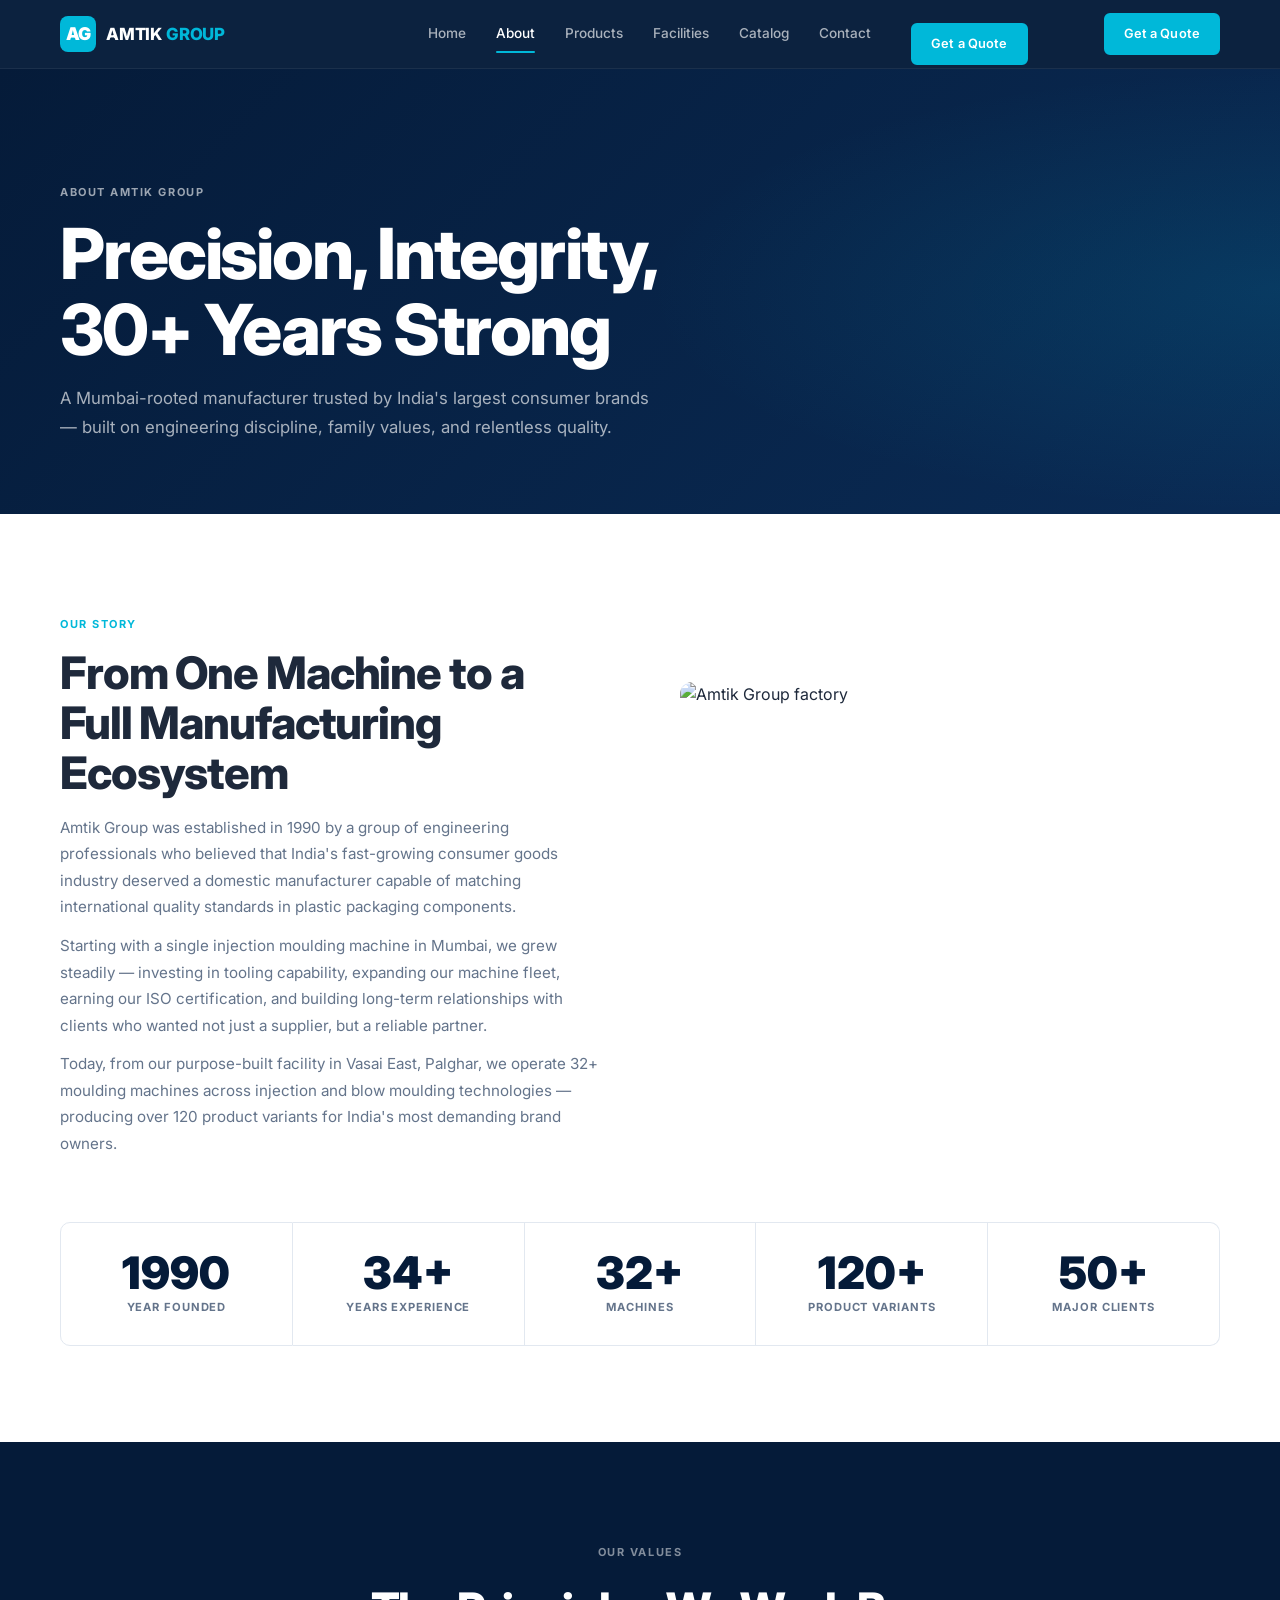
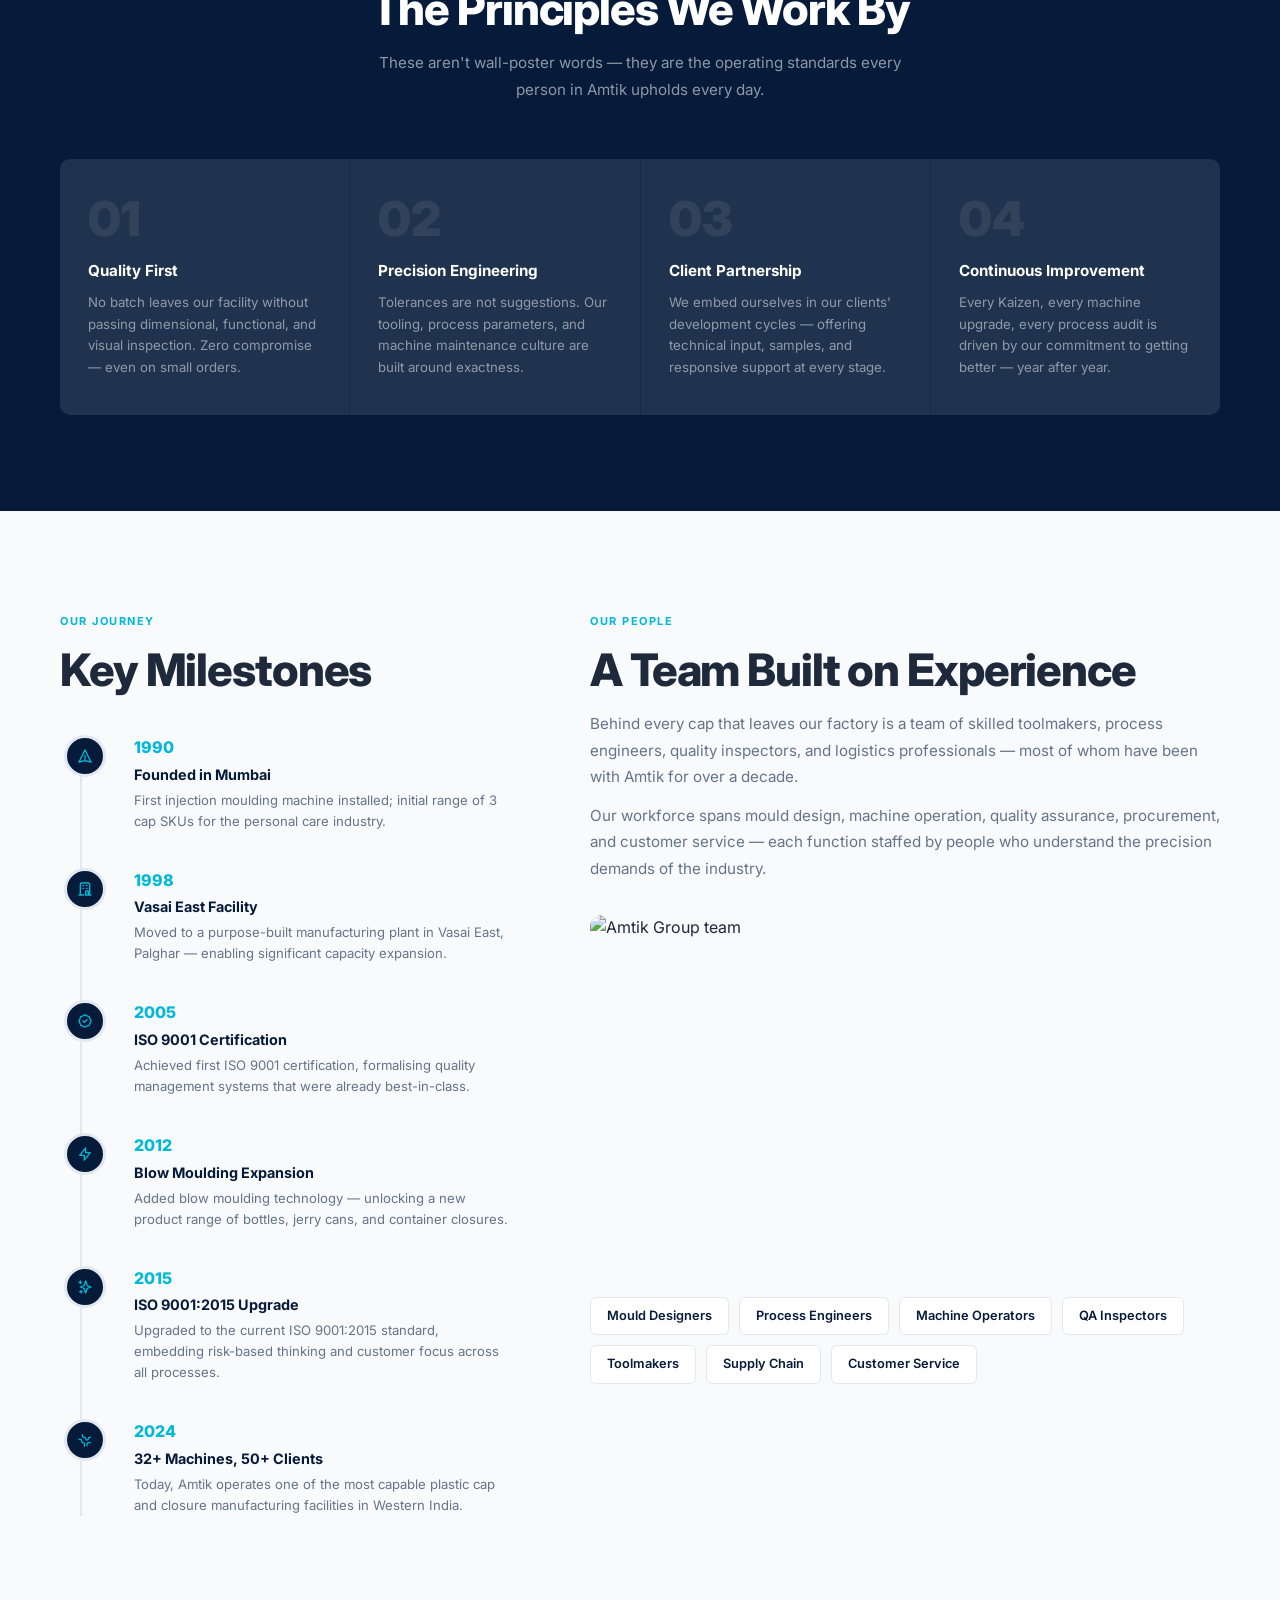
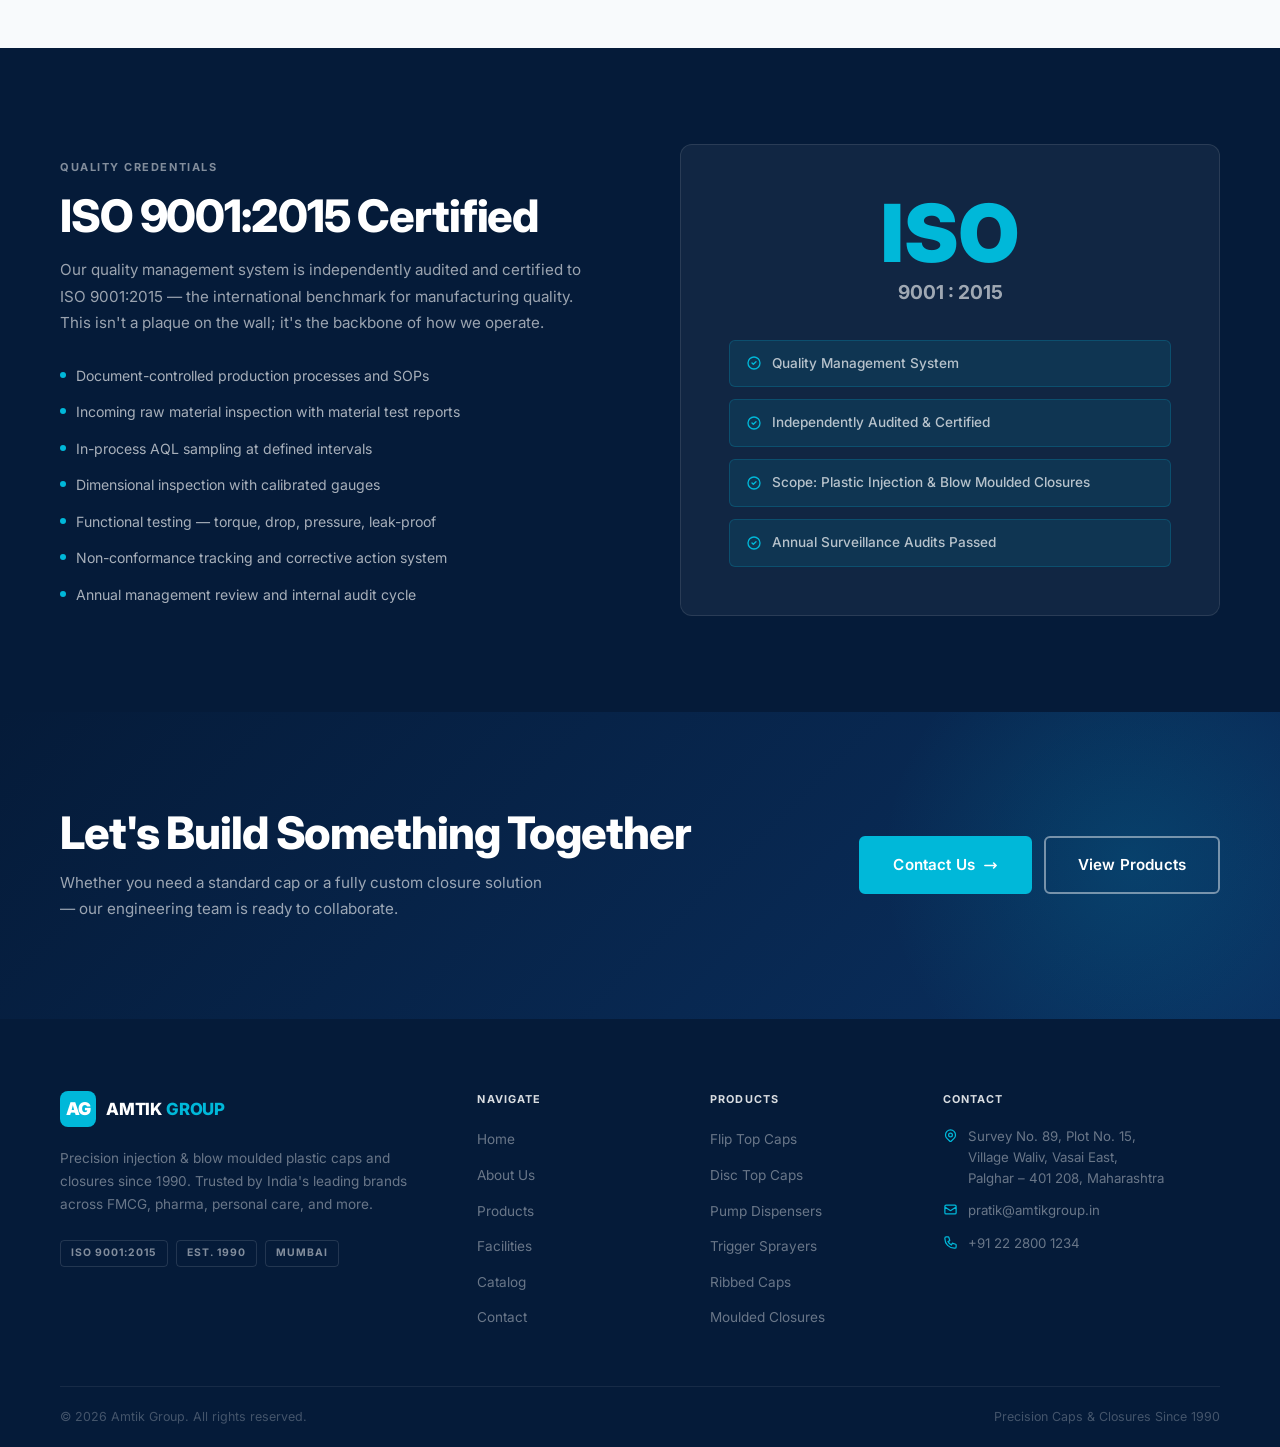
==== about.html @ 9a057780 "Initial build: Amtik Group multi-page website 6-page static site (Home, About, Products, Facilities," ====
<!DOCTYPE html>
<html lang="en">
<head>
  <meta charset="UTF-8">
  <meta name="viewport" content="width=device-width, initial-scale=1.0">
  <title>About Us — Amtik Group</title>
  <meta name="description" content="Founded in 1990 in Mumbai, Amtik Group is an ISO 9001:2015 certified manufacturer of precision plastic caps and closures supplying India's leading brands.">
  <link rel="stylesheet" href="style.css">
</head>
<body>

  <div id="nav-mount"></div>

  <!-- PAGE HEADER -->
  <div class="page-header">
    <div class="container page-header-inner">
      <span class="eyebrow eyebrow-white">About Amtik Group</span>
      <h1>Precision, Integrity,<br>30+ Years Strong</h1>
      <p>A Mumbai-rooted manufacturer trusted by India's largest consumer brands — built on engineering discipline, family values, and relentless quality.</p>
    </div>
  </div>

  <!-- OUR STORY -->
  <section class="about-story">
    <div class="container">
      <div class="two-col">
        <div data-reveal>
          <span class="eyebrow">Our Story</span>
          <h2>From One Machine to a Full Manufacturing Ecosystem</h2>
          <p style="margin-top:16px;">Amtik Group was established in 1990 by a group of engineering professionals who believed that India's fast-growing consumer goods industry deserved a domestic manufacturer capable of matching international quality standards in plastic packaging components.</p>
          <p style="margin-top:12px;">Starting with a single injection moulding machine in Mumbai, we grew steadily — investing in tooling capability, expanding our machine fleet, earning our ISO certification, and building long-term relationships with clients who wanted not just a supplier, but a reliable partner.</p>
          <p style="margin-top:12px;">Today, from our purpose-built facility in Vasai East, Palghar, we operate 32+ moulding machines across injection and blow moulding technologies — producing over 120 product variants for India's most demanding brand owners.</p>
        </div>
        <div data-reveal>
          <img src="https://images.unsplash.com/photo-1504328345606-18bbc8c9d7d1?auto=format&fit=crop&w=800&q=85" alt="Amtik Group factory" class="rounded-img" style="aspect-ratio:4/3;object-fit:cover;" loading="lazy">
        </div>
      </div>
      <div class="about-badges" data-reveal style="margin-top:64px;">
        <div class="about-badge-item">
          <div class="big-num">1990</div>
          <div class="big-lbl">Year Founded</div>
        </div>
        <div class="about-badge-item">
          <div class="big-num">34+</div>
          <div class="big-lbl">Years Experience</div>
        </div>
        <div class="about-badge-item">
          <div class="big-num">32+</div>
          <div class="big-lbl">Machines</div>
        </div>
        <div class="about-badge-item">
          <div class="big-num">120+</div>
          <div class="big-lbl">Product Variants</div>
        </div>
        <div class="about-badge-item">
          <div class="big-num">50+</div>
          <div class="big-lbl">Major Clients</div>
        </div>
      </div>
    </div>
  </section>

  <!-- VALUES -->
  <section class="values-section">
    <div class="container">
      <div class="section-header center" data-reveal>
        <span class="eyebrow">Our Values</span>
        <h2 style="color:#fff;">The Principles We Work By</h2>
        <p style="color:rgba(255,255,255,.55);">These aren't wall-poster words — they are the operating standards every person in Amtik upholds every day.</p>
      </div>
      <div class="val-grid" data-reveal>
        <div class="val-card">
          <div class="val-num">01</div>
          <div class="val-title">Quality First</div>
          <div class="val-desc">No batch leaves our facility without passing dimensional, functional, and visual inspection. Zero compromise — even on small orders.</div>
        </div>
        <div class="val-card">
          <div class="val-num">02</div>
          <div class="val-title">Precision Engineering</div>
          <div class="val-desc">Tolerances are not suggestions. Our tooling, process parameters, and machine maintenance culture are built around exactness.</div>
        </div>
        <div class="val-card">
          <div class="val-num">03</div>
          <div class="val-title">Client Partnership</div>
          <div class="val-desc">We embed ourselves in our clients' development cycles — offering technical input, samples, and responsive support at every stage.</div>
        </div>
        <div class="val-card">
          <div class="val-num">04</div>
          <div class="val-title">Continuous Improvement</div>
          <div class="val-desc">Every Kaizen, every machine upgrade, every process audit is driven by our commitment to getting better — year after year.</div>
        </div>
      </div>
    </div>
  </section>

  <!-- TIMELINE + TEAM -->
  <section class="timeline-section">
    <div class="container">
      <div class="tl-grid">
        <div data-reveal>
          <span class="eyebrow">Our Journey</span>
          <h2>Key Milestones</h2>
          <div class="tl" style="margin-top:40px;">
            <div class="tl-item">
              <div class="tl-dot">
                <svg xmlns="http://www.w3.org/2000/svg" fill="none" viewBox="0 0 24 24" stroke="currentColor" stroke-width="2"><path stroke-linecap="round" stroke-linejoin="round" d="M12 19l9 2-9-18-9 18 9-2zm0 0v-8"/></svg>
              </div>
              <div>
                <div class="tl-year">1990</div>
                <div class="tl-title">Founded in Mumbai</div>
                <div class="tl-desc">First injection moulding machine installed; initial range of 3 cap SKUs for the personal care industry.</div>
              </div>
            </div>
            <div class="tl-item">
              <div class="tl-dot">
                <svg xmlns="http://www.w3.org/2000/svg" fill="none" viewBox="0 0 24 24" stroke="currentColor" stroke-width="2"><path stroke-linecap="round" stroke-linejoin="round" d="M19 21V5a2 2 0 00-2-2H7a2 2 0 00-2 2v16m14 0h2m-2 0h-5m-9 0H3m2 0h5M9 7h1m-1 4h1m4-4h1m-1 4h1m-2 10v-5a1 1 0 011-1h2a1 1 0 011 1v5m-4 0h4"/></svg>
              </div>
              <div>
                <div class="tl-year">1998</div>
                <div class="tl-title">Vasai East Facility</div>
                <div class="tl-desc">Moved to a purpose-built manufacturing plant in Vasai East, Palghar — enabling significant capacity expansion.</div>
              </div>
            </div>
            <div class="tl-item">
              <div class="tl-dot">
                <svg xmlns="http://www.w3.org/2000/svg" fill="none" viewBox="0 0 24 24" stroke="currentColor" stroke-width="2"><path stroke-linecap="round" stroke-linejoin="round" d="M9 12l2 2 4-4M7.835 4.697a3.42 3.42 0 001.946-.806 3.42 3.42 0 014.438 0 3.42 3.42 0 001.946.806 3.42 3.42 0 013.138 3.138 3.42 3.42 0 00.806 1.946 3.42 3.42 0 010 4.438 3.42 3.42 0 00-.806 1.946 3.42 3.42 0 01-3.138 3.138 3.42 3.42 0 00-1.946.806 3.42 3.42 0 01-4.438 0 3.42 3.42 0 00-1.946-.806 3.42 3.42 0 01-3.138-3.138 3.42 3.42 0 00-.806-1.946 3.42 3.42 0 010-4.438 3.42 3.42 0 00.806-1.946 3.42 3.42 0 013.138-3.138z"/></svg>
              </div>
              <div>
                <div class="tl-year">2005</div>
                <div class="tl-title">ISO 9001 Certification</div>
                <div class="tl-desc">Achieved first ISO 9001 certification, formalising quality management systems that were already best-in-class.</div>
              </div>
            </div>
            <div class="tl-item">
              <div class="tl-dot">
                <svg xmlns="http://www.w3.org/2000/svg" fill="none" viewBox="0 0 24 24" stroke="currentColor" stroke-width="2"><path stroke-linecap="round" stroke-linejoin="round" d="M13 10V3L4 14h7v7l9-11h-7z"/></svg>
              </div>
              <div>
                <div class="tl-year">2012</div>
                <div class="tl-title">Blow Moulding Expansion</div>
                <div class="tl-desc">Added blow moulding technology — unlocking a new product range of bottles, jerry cans, and container closures.</div>
              </div>
            </div>
            <div class="tl-item">
              <div class="tl-dot">
                <svg xmlns="http://www.w3.org/2000/svg" fill="none" viewBox="0 0 24 24" stroke="currentColor" stroke-width="2"><path stroke-linecap="round" stroke-linejoin="round" d="M5 3v4M3 5h4M6 17v4m-2-2h4m5-16l2.286 6.857L21 12l-5.714 2.143L13 21l-2.286-6.857L5 12l5.714-2.143L13 3z"/></svg>
              </div>
              <div>
                <div class="tl-year">2015</div>
                <div class="tl-title">ISO 9001:2015 Upgrade</div>
                <div class="tl-desc">Upgraded to the current ISO 9001:2015 standard, embedding risk-based thinking and customer focus across all processes.</div>
              </div>
            </div>
            <div class="tl-item">
              <div class="tl-dot">
                <svg xmlns="http://www.w3.org/2000/svg" fill="none" viewBox="0 0 24 24" stroke="currentColor" stroke-width="2"><path stroke-linecap="round" stroke-linejoin="round" d="M3.055 11H5a2 2 0 012 2v1a2 2 0 002 2 2 2 0 012 2v2.945M8 3.935V5.5A2.5 2.5 0 0010.5 8h.5a2 2 0 012 2 2 2 0 104 0 2 2 0 012-2h1.064M15 20.488V18a2 2 0 012-2h3.064"/></svg>
              </div>
              <div>
                <div class="tl-year">2024</div>
                <div class="tl-title">32+ Machines, 50+ Clients</div>
                <div class="tl-desc">Today, Amtik operates one of the most capable plastic cap and closure manufacturing facilities in Western India.</div>
              </div>
            </div>
          </div>
        </div>
        <div data-reveal>
          <span class="eyebrow">Our People</span>
          <h2>A Team Built on Experience</h2>
          <p style="margin-top:16px;">Behind every cap that leaves our factory is a team of skilled toolmakers, process engineers, quality inspectors, and logistics professionals — most of whom have been with Amtik for over a decade.</p>
          <p style="margin-top:12px;">Our workforce spans mould design, machine operation, quality assurance, procurement, and customer service — each function staffed by people who understand the precision demands of the industry.</p>
          <div style="margin-top:32px;">
            <img src="https://images.unsplash.com/photo-1581092918056-0c4c3acd3789?auto=format&fit=crop&w=800&q=85" alt="Amtik Group team" class="rounded-img" style="aspect-ratio:16/9;object-fit:cover;" loading="lazy">
          </div>
          <div class="team-roles" style="margin-top:28px;">
            <span class="team-role">Mould Designers</span>
            <span class="team-role">Process Engineers</span>
            <span class="team-role">Machine Operators</span>
            <span class="team-role">QA Inspectors</span>
            <span class="team-role">Toolmakers</span>
            <span class="team-role">Supply Chain</span>
            <span class="team-role">Customer Service</span>
          </div>
        </div>
      </div>
    </div>
  </section>

  <!-- ISO / CERTIFICATIONS -->
  <section class="iso-section">
    <div class="container">
      <div class="iso-grid">
        <div data-reveal>
          <span class="eyebrow">Quality Credentials</span>
          <h2>ISO 9001:2015 Certified</h2>
          <p style="margin-top:16px;">Our quality management system is independently audited and certified to ISO 9001:2015 — the international benchmark for manufacturing quality. This isn't a plaque on the wall; it's the backbone of how we operate.</p>
          <ul class="iso-list">
            <li>Document-controlled production processes and SOPs</li>
            <li>Incoming raw material inspection with material test reports</li>
            <li>In-process AQL sampling at defined intervals</li>
            <li>Dimensional inspection with calibrated gauges</li>
            <li>Functional testing — torque, drop, pressure, leak-proof</li>
            <li>Non-conformance tracking and corrective action system</li>
            <li>Annual management review and internal audit cycle</li>
          </ul>
        </div>
        <div data-reveal>
          <div class="iso-badge-card">
            <div class="iso-badge-big">ISO</div>
            <div class="iso-sub">9001 : 2015</div>
            <div class="iso-tags" style="margin-top:32px;">
              <div class="iso-tag">
                <svg xmlns="http://www.w3.org/2000/svg" fill="none" viewBox="0 0 24 24" stroke="currentColor" stroke-width="2"><path stroke-linecap="round" stroke-linejoin="round" d="M9 12l2 2 4-4m6 2a9 9 0 11-18 0 9 9 0 0118 0z"/></svg>
                Quality Management System
              </div>
              <div class="iso-tag">
                <svg xmlns="http://www.w3.org/2000/svg" fill="none" viewBox="0 0 24 24" stroke="currentColor" stroke-width="2"><path stroke-linecap="round" stroke-linejoin="round" d="M9 12l2 2 4-4m6 2a9 9 0 11-18 0 9 9 0 0118 0z"/></svg>
                Independently Audited &amp; Certified
              </div>
              <div class="iso-tag">
                <svg xmlns="http://www.w3.org/2000/svg" fill="none" viewBox="0 0 24 24" stroke="currentColor" stroke-width="2"><path stroke-linecap="round" stroke-linejoin="round" d="M9 12l2 2 4-4m6 2a9 9 0 11-18 0 9 9 0 0118 0z"/></svg>
                Scope: Plastic Injection &amp; Blow Moulded Closures
              </div>
              <div class="iso-tag">
                <svg xmlns="http://www.w3.org/2000/svg" fill="none" viewBox="0 0 24 24" stroke="currentColor" stroke-width="2"><path stroke-linecap="round" stroke-linejoin="round" d="M9 12l2 2 4-4m6 2a9 9 0 11-18 0 9 9 0 0118 0z"/></svg>
                Annual Surveillance Audits Passed
              </div>
            </div>
          </div>
        </div>
      </div>
    </div>
  </section>

  <!-- CTA -->
  <section class="cta-band">
    <div class="container">
      <div class="cta-band-inner">
        <div class="cta-band-text">
          <h2>Let's Build Something Together</h2>
          <p>Whether you need a standard cap or a fully custom closure solution — our engineering team is ready to collaborate.</p>
        </div>
        <div class="cta-band-actions">
          <a href="contact.html" class="btn btn-primary btn-lg">
            Contact Us
            <svg xmlns="http://www.w3.org/2000/svg" fill="none" viewBox="0 0 24 24" stroke="currentColor" stroke-width="2.5"><path stroke-linecap="round" stroke-linejoin="round" d="M17 8l4 4m0 0l-4 4m4-4H3"/></svg>
          </a>
          <a href="products.html" class="btn btn-outline btn-lg">View Products</a>
        </div>
      </div>
    </div>
  </section>

  <div id="footer-mount"></div>
  <script src="components.js"></script>
  <script src="main.js"></script>
</body>
</html>
---- style.css ----
@import url('https://fonts.googleapis.com/css2?family=Inter:wght@300;400;500;600;700;800;900&display=swap');

*, *::before, *::after { box-sizing: border-box; margin: 0; padding: 0; }
html { scroll-behavior: smooth; }
body { font-family: 'Inter', system-ui, sans-serif; color: #1E293B; background: #fff; line-height: 1.6; -webkit-font-smoothing: antialiased; overflow-x: hidden; }
img { max-width: 100%; height: auto; display: block; }
a { text-decoration: none; color: inherit; }
ul { list-style: none; }
button { cursor: pointer; font-family: inherit; border: none; background: none; }

/* ─── TOKENS ─────────────────────────────────────────── */
:root {
  --navy:    #051B39;
  --navy2:   #0A2B55;
  --blue:    #0052A5;
  --cyan:    #00B8D9;
  --white:   #FFFFFF;
  --off:     #F8FAFC;
  --border:  #E2E8F0;
  --text:    #1E293B;
  --muted:   #64748B;
  --light:   #94A3B8;
  --max:     1280px;
  --ease:    cubic-bezier(.4,0,.2,1);
}

/* ─── LAYOUT ─────────────────────────────────────────── */
.container { max-width: var(--max); margin: 0 auto; padding: 0 60px; }
@media (max-width: 900px) { .container { padding: 0 24px; } }

/* ─── TYPOGRAPHY ─────────────────────────────────────── */
.eyebrow {
  display: inline-block;
  font-size: 11px; font-weight: 700; letter-spacing: .14em; text-transform: uppercase;
  color: var(--cyan); margin-bottom: 14px;
}
.eyebrow-white { color: rgba(255,255,255,.6); }

h1 { font-size: clamp(2.8rem,5.5vw,5rem); font-weight: 800; line-height: 1.08; letter-spacing: -.03em; }
h2 { font-size: clamp(2rem,3.5vw,3rem); font-weight: 800; line-height: 1.12; letter-spacing: -.025em; }
h3 { font-size: clamp(1.25rem,2vw,1.6rem); font-weight: 700; line-height: 1.25; letter-spacing: -.015em; }
h4 { font-size: 1rem; font-weight: 700; line-height: 1.3; }
p { font-size: .95rem; line-height: 1.75; color: var(--muted); }

/* ─── BUTTONS ─────────────────────────────────────────── */
.btn {
  display: inline-flex; align-items: center; gap: 8px;
  font-size: .875rem; font-weight: 600; letter-spacing: .01em;
  padding: 13px 26px; border-radius: 6px;
  transition: all .2s var(--ease); cursor: pointer; white-space: nowrap;
  border: 2px solid transparent;
}
.btn svg { width: 15px; height: 15px; flex-shrink: 0; transition: transform .2s var(--ease); }
.btn:hover svg { transform: translateX(3px); }

.btn-primary   { background: var(--cyan); color: #fff; border-color: var(--cyan); }
.btn-primary:hover { background: #00a4c2; border-color: #00a4c2; box-shadow: 0 6px 20px rgba(0,184,217,.35); transform: translateY(-1px); }
.btn-dark      { background: var(--navy); color: #fff; border-color: var(--navy); }
.btn-dark:hover { background: var(--navy2); border-color: var(--navy2); transform: translateY(-1px); }
.btn-outline   { background: transparent; color: #fff; border-color: rgba(255,255,255,.45); }
.btn-outline:hover { background: rgba(255,255,255,.1); border-color: rgba(255,255,255,.8); }
.btn-outline-dark { background: transparent; color: var(--navy); border-color: var(--navy); }
.btn-outline-dark:hover { background: var(--navy); color: #fff; }
.btn-lg { padding: 15px 32px; font-size: .95rem; }
.btn-sm { padding: 9px 18px; font-size: .8rem; }

/* ─── NAVBAR ─────────────────────────────────────────── */
.nav {
  position: fixed; top: 0; left: 0; right: 0; z-index: 900;
  background: rgba(5,27,57,.97); backdrop-filter: blur(12px);
  border-bottom: 1px solid rgba(255,255,255,.08);
  transition: box-shadow .3s var(--ease);
}
.nav.scrolled { box-shadow: 0 4px 30px rgba(0,0,0,.35); }
.nav-inner {
  display: flex; align-items: center; gap: 36px;
  max-width: var(--max); margin: 0 auto; padding: 0 60px;
  height: 68px;
}
@media (max-width: 900px) { .nav-inner { padding: 0 24px; height: 60px; } }
.nav-logo { display: flex; align-items: center; gap: 10px; flex-shrink: 0; }
.nav-logo-mark {
  width: 36px; height: 36px; border-radius: 8px;
  background: var(--cyan); color: #fff;
  font-size: 1.1rem; font-weight: 900; letter-spacing: -.03em;
  display: flex; align-items: center; justify-content: center;
}
.nav-logo-text { font-size: 1.05rem; font-weight: 800; color: #fff; letter-spacing: -.01em; }
.nav-logo-text span { color: var(--cyan); }
.nav-links { display: flex; align-items: center; gap: 2px; margin-left: auto; }
.nav-link {
  padding: 8px 14px; font-size: .85rem; font-weight: 500; color: rgba(255,255,255,.65);
  border-radius: 6px; transition: all .2s var(--ease); position: relative;
}
.nav-link:hover { color: #fff; background: rgba(255,255,255,.08); }
.nav-link.active { color: #fff; }
.nav-link.active::after {
  content: ''; position: absolute; bottom: 0; left: 14px; right: 14px;
  height: 2px; background: var(--cyan); border-radius: 2px;
}
.nav-cta { margin-left: 16px; }
.hamburger { display: none; flex-direction: column; gap: 5px; padding: 6px; margin-left: auto; }
.hamburger span { width: 22px; height: 2px; background: #fff; border-radius: 2px; transition: all .25s; display: block; }
.hamburger.open span:nth-child(1) { transform: rotate(45deg) translate(4px,4px); }
.hamburger.open span:nth-child(2) { opacity: 0; }
.hamburger.open span:nth-child(3) { transform: rotate(-45deg) translate(4px,-4px); }

/* ─── PAGE HEADER BAND ────────────────────────────────── */
.page-header {
  background: linear-gradient(135deg, var(--navy) 0%, var(--navy2) 100%);
  padding: 110px 0 72px; margin-top: 68px;
  position: relative; overflow: hidden;
}
.page-header::before {
  content: ''; position: absolute; right: 0; top: 0; bottom: 0; width: 50%;
  background: radial-gradient(ellipse at right center, rgba(0,184,217,.12) 0%, transparent 70%);
}
.page-header-inner { position: relative; z-index: 1; }
.page-header h1 { color: #fff; max-width: 720px; }
.page-header p { color: rgba(255,255,255,.65); max-width: 600px; margin-top: 16px; font-size: 1.05rem; }

/* ─── HOME HERO ────────────────────────────────────────── */
.hero {
  position: relative; min-height: 100vh; display: flex; align-items: center;
  margin-top: 68px; overflow: hidden;
}
.hero-img { position: absolute; inset: 0; z-index: 0; }
.hero-img img { width: 100%; height: 100%; object-fit: cover; object-position: center; }
.hero-img::after {
  content: ''; position: absolute; inset: 0;
  background: linear-gradient(105deg, rgba(5,27,57,.93) 0%, rgba(5,27,57,.75) 55%, rgba(5,27,57,.45) 100%);
}
.hero-content { position: relative; z-index: 1; max-width: 700px; padding: 80px 0; }
.hero-content h1 { color: #fff; margin-bottom: 24px; }
.hero-content h1 em { font-style: normal; color: var(--cyan); }
.hero-sub { font-size: 1.05rem; color: rgba(255,255,255,.75); max-width: 520px; margin-bottom: 40px; line-height: 1.8; }
.hero-actions { display: flex; gap: 14px; flex-wrap: wrap; }
.hero-scroll {
  position: absolute; bottom: 36px; left: 50%; transform: translateX(-50%);
  display: flex; flex-direction: column; align-items: center; gap: 8px; z-index: 1;
}
.hero-scroll span { font-size: .68rem; letter-spacing: .12em; text-transform: uppercase; color: rgba(255,255,255,.4); }
.scroll-bar { width: 1px; height: 48px; background: rgba(255,255,255,.2); position: relative; overflow: hidden; }
.scroll-bar::after { content: ''; position: absolute; top: 0; left: 0; width: 100%; height: 40%; background: #fff; animation: sb 1.8s ease-in-out infinite; }
@keyframes sb { 0%{top:-40%} 100%{top:140%} }

/* ─── STATS ───────────────────────────────────────────── */
.stats { background: var(--navy); }
.stats-row {
  display: grid; grid-template-columns: repeat(4,1fr);
  border-left: 1px solid rgba(255,255,255,.07);
}
.stat {
  padding: 44px 36px; border-right: 1px solid rgba(255,255,255,.07);
  position: relative;
}
.stat::after {
  content: ''; position: absolute; bottom: 0; left: 0; right: 0;
  height: 2px; background: var(--cyan); transform: scaleX(0); transform-origin: left;
  transition: transform .5s var(--ease);
}
.stat.visible::after { transform: scaleX(1); }
.stat-num { font-size: clamp(2.5rem,4vw,3.5rem); font-weight: 900; color: #fff; line-height: 1; display: flex; align-items: baseline; gap: 2px; }
.stat-num sup { font-size: 55%; color: var(--cyan); font-weight: 800; }
.stat-label { font-size: .75rem; font-weight: 600; letter-spacing: .08em; text-transform: uppercase; color: rgba(255,255,255,.4); margin-top: 10px; }

/* ─── SECTIONS ─────────────────────────────────────────── */
section { padding: 96px 0; }
.section-header { margin-bottom: 56px; }
.section-header.center { text-align: center; }
.section-header h2 { margin-top: 8px; }
.section-header p { margin-top: 16px; max-width: 560px; }
.section-header.center p { margin: 16px auto 0; }

/* ─── ABOUT STRIP (Home) ──────────────────────────────── */
.about-home { background: var(--off); }
.about-home-grid { display: grid; grid-template-columns: 1fr 1fr; gap: 80px; align-items: center; }
.about-home-image { position: relative; }
.about-home-image img { width: 100%; aspect-ratio: 3/4; object-fit: cover; border-radius: 12px; }
.about-home-badge {
  position: absolute; bottom: 32px; right: -24px;
  background: #fff; border-radius: 10px; padding: 20px 24px;
  box-shadow: 0 20px 60px rgba(0,0,0,.15);
  border-left: 4px solid var(--cyan);
  display: flex; gap: 20px; align-items: center;
}
.badge-stat { text-align: center; }
.badge-stat .num { font-size: 2rem; font-weight: 900; color: var(--navy); line-height: 1; }
.badge-stat .lbl { font-size: .65rem; font-weight: 700; letter-spacing: .08em; text-transform: uppercase; color: var(--muted); margin-top: 2px; }
.badge-divider { width: 1px; height: 40px; background: var(--border); }
.about-home-text h2 { margin-bottom: 20px; }
.about-home-text p { margin-bottom: 14px; }
.check-list { margin: 28px 0 36px; display: flex; flex-direction: column; gap: 12px; }
.check-list li { display: flex; align-items: flex-start; gap: 10px; font-size: .9rem; font-weight: 500; color: var(--text); }
.check-icon { width: 20px; height: 20px; border-radius: 50%; background: var(--cyan); flex-shrink: 0; display: flex; align-items: center; justify-content: center; margin-top: 1px; }
.check-icon svg { width: 10px; height: 10px; }

/* ─── INDUSTRIES ──────────────────────────────────────── */
.industries { background: #fff; }
.ind-grid { display: grid; grid-template-columns: repeat(6,1fr); gap: 0; border: 1px solid var(--border); border-radius: 12px; overflow: hidden; margin-top: 48px; }
.ind-cell {
  padding: 36px 20px; text-align: center; border-right: 1px solid var(--border);
  cursor: default; transition: background .2s var(--ease); position: relative; overflow: hidden;
}
.ind-cell:last-child { border-right: none; }
.ind-cell::after { content: ''; position: absolute; top: 0; left: 0; right: 0; height: 3px; background: var(--cyan); transform: scaleX(0); transition: transform .25s var(--ease); }
.ind-cell:hover { background: #F0FBFF; }
.ind-cell:hover::after { transform: scaleX(1); }
.ind-icon { font-size: 2rem; margin-bottom: 12px; }
.ind-name { font-size: .72rem; font-weight: 700; letter-spacing: .07em; text-transform: uppercase; color: var(--navy); }

/* ─── PRODUCTS GRID ───────────────────────────────────── */
.products-home { background: var(--off); }
.prod-grid { display: grid; grid-template-columns: repeat(3,1fr); gap: 1px; background: var(--border); border: 1px solid var(--border); border-radius: 12px; overflow: hidden; }
.prod-card {
  background: #fff; overflow: hidden;
  transition: box-shadow .25s var(--ease);
  display: flex; flex-direction: column;
}
.prod-card:hover { box-shadow: inset 0 0 0 2px var(--cyan); }
.prod-card-img { aspect-ratio: 4/3; overflow: hidden; position: relative; }
.prod-card-img img { width: 100%; height: 100%; object-fit: cover; transition: transform .5s var(--ease); }
.prod-card:hover .prod-card-img img { transform: scale(1.05); }
.prod-card-img-placeholder { aspect-ratio: 4/3; display: flex; align-items: center; justify-content: center; }
.prod-card-body { padding: 28px; flex: 1; display: flex; flex-direction: column; }
.prod-card-tag { font-size: .68rem; font-weight: 700; letter-spacing: .1em; text-transform: uppercase; color: var(--cyan); margin-bottom: 8px; }
.prod-card-name { font-size: 1.15rem; font-weight: 800; color: var(--navy); margin-bottom: 10px; letter-spacing: -.015em; }
.prod-card-desc { font-size: .85rem; color: var(--muted); line-height: 1.65; flex: 1; }
.prod-card-footer { display: flex; justify-content: space-between; align-items: center; margin-top: 20px; padding-top: 16px; border-top: 1px solid var(--border); }
.prod-card-apps { font-size: .75rem; color: var(--light); font-weight: 500; }
.prod-card-link { font-size: .78rem; font-weight: 700; color: var(--blue); display: flex; align-items: center; gap: 4px; transition: color .2s; }
.prod-card-link svg { width: 12px; height: 12px; }
.prod-card:hover .prod-card-link { color: var(--cyan); }
.prod-header { display: flex; justify-content: space-between; align-items: flex-end; margin-bottom: 48px; flex-wrap: wrap; gap: 20px; }

/* ─── WHY US ──────────────────────────────────────────── */
.why { background: #fff; }
.why-inner { display: grid; grid-template-columns: 1fr 1fr; }
.why-left { background: var(--navy); padding: 80px 64px; }
.why-right { background: var(--off); padding: 80px 64px; }
.why-left h2 { color: #fff; margin-bottom: 16px; margin-top: 8px; }
.why-left > p { color: rgba(255,255,255,.6); margin-bottom: 48px; }
.why-points { display: flex; flex-direction: column; gap: 0; }
.why-pt {
  display: flex; gap: 20px; padding: 24px 0;
  border-top: 1px solid rgba(255,255,255,.07);
}
.why-pt:last-child { border-bottom: 1px solid rgba(255,255,255,.07); }
.why-pt-num { font-size: 2.2rem; font-weight: 900; color: var(--cyan); line-height: 1; flex-shrink: 0; width: 40px; opacity: .6; }
.why-pt h4 { color: #fff; margin-bottom: 4px; font-size: .9rem; }
.why-pt p { font-size: .82rem; color: rgba(255,255,255,.5); }
.strength-list { display: flex; flex-direction: column; gap: 0; }
.strength {
  display: flex; gap: 16px; align-items: flex-start;
  padding: 24px 0; border-bottom: 1px solid var(--border);
}
.strength:first-child { border-top: 1px solid var(--border); }
.strength-icon { width: 44px; height: 44px; border-radius: 10px; background: #E8F8FC; display: flex; align-items: center; justify-content: center; flex-shrink: 0; }
.strength-icon svg { width: 20px; height: 20px; color: var(--cyan); }
.strength h4 { color: var(--navy); margin-bottom: 4px; font-size: .9rem; }
.strength p { font-size: .82rem; }
.why-right h2 { margin-bottom: 32px; margin-top: 8px; }

/* ─── CLIENTS ─────────────────────────────────────────── */
.clients { background: var(--off); overflow: hidden; }
.marquee-wrap { overflow: hidden; position: relative; padding: 8px 0; }
.marquee-wrap::before, .marquee-wrap::after {
  content: ''; position: absolute; top: 0; bottom: 0; width: 120px; z-index: 2; pointer-events: none;
}
.marquee-wrap::before { left: 0; background: linear-gradient(to right, var(--off), transparent); }
.marquee-wrap::after  { right: 0; background: linear-gradient(to left, var(--off), transparent); }
.marquee-track { display: flex; gap: 12px; width: max-content; animation: marquee 28s linear infinite; }
.marquee-track.rev { animation-direction: reverse; animation-duration: 32s; }
@keyframes marquee { from { transform: translateX(0) } to { transform: translateX(-50%) } }
.client-pill {
  flex-shrink: 0; padding: 12px 24px;
  background: #fff; border: 1px solid var(--border); border-radius: 6px;
  font-size: .83rem; font-weight: 700; color: var(--muted);
  white-space: nowrap; transition: all .2s;
}
.client-pill:hover { border-color: var(--cyan); color: var(--navy); }
.clients .section-header { margin-bottom: 40px; }

/* ─── CTA BANNER ──────────────────────────────────────── */
.cta-band {
  background: linear-gradient(135deg, var(--navy) 0%, #0A3060 100%);
  position: relative; overflow: hidden;
}
.cta-band::before {
  content: ''; position: absolute; right: -100px; top: -100px;
  width: 500px; height: 500px; border-radius: 50%;
  background: radial-gradient(circle, rgba(0,184,217,.15), transparent 70%);
}
.cta-band-inner { display: flex; align-items: center; justify-content: space-between; gap: 40px; flex-wrap: wrap; position: relative; z-index: 1; }
.cta-band-text h2 { color: #fff; margin-bottom: 12px; }
.cta-band-text p { color: rgba(255,255,255,.6); max-width: 500px; }
.cta-band-badges { display: flex; gap: 10px; flex-wrap: wrap; margin-top: 20px; }
.cta-badge { font-size: .68rem; font-weight: 700; letter-spacing: .08em; text-transform: uppercase; color: rgba(255,255,255,.6); border: 1px solid rgba(255,255,255,.15); border-radius: 4px; padding: 5px 10px; }
.cta-band-actions { display: flex; gap: 12px; flex-wrap: wrap; flex-shrink: 0; }

/* ─── ABOUT PAGE SPECIFIC ─────────────────────────────── */
.about-story { background: #fff; }
.two-col { display: grid; grid-template-columns: 1fr 1fr; gap: 80px; align-items: center; }
.two-col.flip { direction: rtl; }
.two-col.flip > * { direction: ltr; }
.rounded-img { width: 100%; border-radius: 12px; object-fit: cover; }
.about-badges { display: flex; gap: 0; margin-top: 48px; }
.about-badge-item { flex: 1; text-align: center; padding: 28px 16px; border-right: 1px solid var(--border); border-top: 1px solid var(--border); border-bottom: 1px solid var(--border); }
.about-badge-item:first-child { border-left: 1px solid var(--border); border-radius: 10px 0 0 10px; }
.about-badge-item:last-child { border-radius: 0 10px 10px 0; }
.about-badge-item .big-num { font-size: 2.8rem; font-weight: 900; color: var(--navy); line-height: 1; }
.about-badge-item .big-lbl { font-size: .7rem; font-weight: 700; letter-spacing: .08em; text-transform: uppercase; color: var(--muted); margin-top: 4px; }
.values-section { background: var(--navy); }
.values-section h2 { color: #fff; }
.values-section .eyebrow { color: rgba(255,255,255,.5); }
.val-grid { display: grid; grid-template-columns: repeat(4,1fr); gap: 1px; background: rgba(255,255,255,.07); border-radius: 10px; overflow: hidden; margin-top: 48px; }
.val-card { background: rgba(255,255,255,.04); padding: 36px 28px; transition: background .25s; }
.val-card:hover { background: rgba(255,255,255,.08); }
.val-num { font-size: 3rem; font-weight: 900; color: rgba(255,255,255,.08); line-height: 1; margin-bottom: 16px; }
.val-title { font-size: .95rem; font-weight: 700; color: #fff; margin-bottom: 8px; }
.val-desc { font-size: .83rem; color: rgba(255,255,255,.5); line-height: 1.65; }
.timeline-section { background: var(--off); }
.tl-grid { display: grid; grid-template-columns: 1fr 1.4fr; gap: 80px; align-items: start; }
.tl { position: relative; padding-left: 4px; }
.tl::before { content: ''; position: absolute; left: 20px; top: 10px; bottom: 0; width: 2px; background: var(--border); }
.tl-item { display: flex; gap: 28px; margin-bottom: 36px; position: relative; }
.tl-dot { width: 42px; height: 42px; border-radius: 50%; background: var(--navy); flex-shrink: 0; display: flex; align-items: center; justify-content: center; position: relative; z-index: 1; border: 3px solid var(--border); }
.tl-dot svg { width: 16px; height: 16px; color: var(--cyan); }
.tl-year { font-size: 1rem; font-weight: 800; color: var(--cyan); margin-bottom: 2px; }
.tl-title { font-size: .9rem; font-weight: 700; color: var(--navy); margin-bottom: 4px; }
.tl-desc { font-size: .82rem; color: var(--muted); line-height: 1.6; }
.team-roles { display: flex; flex-wrap: wrap; gap: 10px; margin-top: 24px; }
.team-role { padding: 8px 16px; background: #fff; border: 1px solid var(--border); border-radius: 6px; font-size: .8rem; font-weight: 600; color: var(--navy); transition: all .2s; }
.team-role:hover { border-color: var(--cyan); color: var(--cyan); }
.iso-section { background: var(--navy); }
.iso-section h2 { color: #fff; }
.iso-section .eyebrow { color: rgba(255,255,255,.5); }
.iso-section p { color: rgba(255,255,255,.6); }
.iso-grid { display: grid; grid-template-columns: 1fr 1fr; gap: 80px; align-items: center; }
.iso-list { margin-top: 28px; display: flex; flex-direction: column; gap: 14px; }
.iso-list li { display: flex; gap: 10px; font-size: .88rem; color: rgba(255,255,255,.65); }
.iso-list li::before { content: ''; width: 6px; height: 6px; border-radius: 50%; background: var(--cyan); flex-shrink: 0; margin-top: 7px; }
.iso-badge-card { background: rgba(255,255,255,.05); border: 1px solid rgba(255,255,255,.1); border-radius: 12px; padding: 48px; text-align: center; }
.iso-badge-big { font-size: 5rem; font-weight: 900; color: var(--cyan); line-height: 1; }
.iso-sub { font-size: 1.2rem; font-weight: 700; color: rgba(255,255,255,.6); margin-top: 4px; }
.iso-tags { display: flex; flex-direction: column; gap: 12px; margin-top: 32px; }
.iso-tag { background: rgba(0,184,217,.1); border: 1px solid rgba(0,184,217,.2); border-radius: 6px; padding: 12px 16px; display: flex; align-items: center; gap: 10px; font-size: .85rem; color: rgba(255,255,255,.7); font-weight: 500; }
.iso-tag svg { width: 16px; height: 16px; color: var(--cyan); flex-shrink: 0; }

/* ─── PRODUCTS PAGE ────────────────────────────────────── */
.filter-bar { background: #fff; border-bottom: 1px solid var(--border); position: sticky; top: 68px; z-index: 100; }
.filter-inner { display: flex; gap: 8px; padding: 16px 60px; flex-wrap: wrap; }
@media (max-width: 900px) { .filter-inner { padding: 12px 24px; } }
.filter-btn {
  padding: 8px 16px; border-radius: 6px; border: 1px solid var(--border);
  font-size: .78rem; font-weight: 700; letter-spacing: .05em; text-transform: uppercase;
  color: var(--muted); background: #fff; cursor: pointer; transition: all .2s;
}
.filter-btn.active, .filter-btn:hover { background: var(--navy); color: #fff; border-color: var(--navy); }
.all-products { background: #fff; padding: 64px 0; }
.prod-full-grid { display: grid; grid-template-columns: repeat(3,1fr); gap: 1px; background: var(--border); border: 1px solid var(--border); border-radius: 12px; overflow: hidden; }
.prod-item {
  background: #fff; display: flex; flex-direction: column; overflow: hidden;
  transition: transform .25s var(--ease), box-shadow .25s var(--ease);
}
.prod-item.hidden { display: none; }
.prod-item-img { aspect-ratio: 4/3; overflow: hidden; }
.prod-item-img img { width: 100%; height: 100%; object-fit: cover; transition: transform .5s var(--ease); }
.prod-item:hover .prod-item-img img { transform: scale(1.06); }
.prod-item-img-placeholder {
  aspect-ratio: 4/3;
  display: flex; align-items: center; justify-content: center;
  position: relative; overflow: hidden;
}
.prod-item-img-placeholder::before {
  content: ''; position: absolute; inset: 0;
  background-image: radial-gradient(circle, rgba(255,255,255,.08) 1px, transparent 1px);
  background-size: 20px 20px;
}
.prod-item-body { padding: 28px; flex: 1; display: flex; flex-direction: column; }
.prod-item-cat { font-size: .68rem; font-weight: 700; letter-spacing: .1em; text-transform: uppercase; color: var(--cyan); margin-bottom: 8px; }
.prod-item-name { font-size: 1.25rem; font-weight: 800; color: var(--navy); margin-bottom: 10px; letter-spacing: -.015em; }
.prod-item-desc { font-size: .85rem; color: var(--muted); line-height: 1.65; flex: 1; margin-bottom: 20px; }
.prod-item-apps { margin-bottom: 20px; }
.prod-item-apps-label { font-size: .68rem; font-weight: 700; letter-spacing: .08em; text-transform: uppercase; color: var(--light); margin-bottom: 8px; }
.prod-item-app-tags { display: flex; flex-wrap: wrap; gap: 6px; }
.prod-item-app-tag { font-size: .75rem; padding: 4px 10px; background: var(--off); border: 1px solid var(--border); border-radius: 4px; color: var(--muted); font-weight: 500; }
.prod-item-cta { margin-top: auto; }
.prod-custom { background: var(--navy); border-radius: 12px; padding: 56px 64px; margin-top: 48px; display: flex; align-items: center; justify-content: space-between; gap: 32px; flex-wrap: wrap; }
.prod-custom h2 { color: #fff; }
.prod-custom p { color: rgba(255,255,255,.6); margin-top: 10px; }

/* ─── FACILITIES PAGE ─────────────────────────────────── */
.fleet-section { background: var(--off); }
.fleet-grid { display: grid; grid-template-columns: repeat(4,1fr); gap: 1px; background: var(--border); border: 1px solid var(--border); border-radius: 12px; overflow: hidden; margin-top: 48px; }
.fleet-card { background: #fff; padding: 32px 28px; position: relative; transition: background .2s; }
.fleet-card::after { content: ''; position: absolute; bottom: 0; left: 0; right: 0; height: 3px; background: var(--cyan); transform: scaleX(0); transform-origin: left; transition: transform .3s var(--ease); }
.fleet-card:hover { background: #F0FBFF; }
.fleet-card:hover::after { transform: scaleX(1); }
.fleet-num { font-size: 3rem; font-weight: 900; color: var(--navy); line-height: 1; }
.fleet-unit { font-size: .68rem; font-weight: 700; letter-spacing: .08em; text-transform: uppercase; color: var(--light); margin: 6px 0 12px; }
.fleet-name { font-size: .9rem; font-weight: 700; color: var(--navy); margin-bottom: 4px; }
.fleet-desc { font-size: .8rem; color: var(--muted); line-height: 1.55; }
.process-section { background: #fff; }
.process-grid { display: grid; grid-template-columns: 1fr 1fr; gap: 80px; align-items: start; }
.process-steps { display: flex; flex-direction: column; }
.process-step {
  display: flex; gap: 24px; padding: 28px 0;
  border-bottom: 1px solid var(--border);
  cursor: default; transition: background .15s;
}
.process-step:first-child { border-top: 1px solid var(--border); }
.step-num { font-size: 3rem; font-weight: 900; color: var(--border); line-height: 1; flex-shrink: 0; width: 56px; transition: color .25s; }
.process-step:hover .step-num { color: var(--cyan); }
.step-h { font-size: .95rem; font-weight: 700; color: var(--navy); margin-bottom: 6px; }
.step-p { font-size: .83rem; color: var(--muted); line-height: 1.6; }
.process-visual { position: sticky; top: 100px; }
.process-visual img { width: 100%; aspect-ratio: 3/4; object-fit: cover; border-radius: 12px; }
.equip-section { background: var(--off); }
.equip-grid { display: grid; grid-template-columns: repeat(3,1fr); gap: 24px; }
.equip-card { background: #fff; border: 1px solid var(--border); border-radius: 12px; overflow: hidden; transition: box-shadow .25s; }
.equip-card:hover { box-shadow: 0 8px 32px rgba(0,0,0,.08); }
.equip-head { background: var(--navy); padding: 24px 28px; display: flex; align-items: center; gap: 14px; }
.equip-head svg { width: 24px; height: 24px; color: var(--cyan); }
.equip-head h4 { color: #fff; font-size: .9rem; }
.equip-body { padding: 24px 28px; }
.equip-body p { font-size: .85rem; color: var(--muted); margin-bottom: 16px; line-height: 1.65; }
.equip-specs { display: flex; flex-direction: column; gap: 8px; }
.equip-spec { display: flex; align-items: flex-start; gap: 10px; font-size: .82rem; color: var(--muted); }
.equip-spec::before { content: ''; width: 5px; height: 5px; border-radius: 50%; background: var(--cyan); flex-shrink: 0; margin-top: 7px; }
.equip-spec strong { color: var(--text); }

/* ─── CONTACT PAGE ─────────────────────────────────────── */
.contact-grid { display: grid; grid-template-columns: 1fr 1.5fr; gap: 72px; align-items: start; }
.contact-offices { display: flex; flex-direction: column; gap: 16px; }
.office-card { background: #fff; border: 1px solid var(--border); border-radius: 10px; padding: 24px 28px; border-left: 3px solid var(--cyan); }
.office-type { font-size: .68rem; font-weight: 700; letter-spacing: .1em; text-transform: uppercase; color: var(--cyan); margin-bottom: 6px; }
.office-name { font-size: .95rem; font-weight: 700; color: var(--navy); margin-bottom: 8px; }
.office-addr { font-size: .85rem; color: var(--muted); line-height: 1.6; }
.contact-info-list { margin-top: 24px; display: flex; flex-direction: column; gap: 16px; }
.contact-info-item { display: flex; align-items: flex-start; gap: 14px; padding: 16px; border: 1px solid var(--border); border-radius: 8px; background: var(--off); }
.contact-info-item svg { width: 18px; height: 18px; color: var(--cyan); flex-shrink: 0; margin-top: 1px; }
.contact-info-item strong { display: block; font-size: .75rem; font-weight: 700; letter-spacing: .06em; text-transform: uppercase; color: var(--muted); margin-bottom: 2px; }
.contact-info-item a, .contact-info-item span { font-size: .9rem; color: var(--text); }
.contact-info-item a:hover { color: var(--cyan); }
.contact-form-box { background: #fff; border: 1px solid var(--border); border-radius: 12px; padding: 48px; box-shadow: 0 4px 40px rgba(0,0,0,.06); }
.form-group { margin-bottom: 20px; }
.form-group label { display: block; font-size: .75rem; font-weight: 700; letter-spacing: .06em; text-transform: uppercase; color: var(--muted); margin-bottom: 8px; }
.form-group input, .form-group select, .form-group textarea {
  width: 100%; padding: 12px 16px;
  border: 1.5px solid var(--border); border-radius: 6px;
  font-family: inherit; font-size: .9rem; color: var(--text);
  background: var(--off); transition: all .2s var(--ease); outline: none;
}
.form-group select {
  appearance: none; -webkit-appearance: none;
  background-image: url("data:image/svg+xml,%3Csvg xmlns='http://www.w3.org/2000/svg' viewBox='0 0 24 24' fill='none' stroke='%2394A3B8' stroke-width='2'%3E%3Cpolyline points='6 9 12 15 18 9'/%3E%3C/svg%3E");
  background-repeat: no-repeat; background-position: right 14px center; background-size: 16px; padding-right: 44px;
}
.form-group input:focus, .form-group select:focus, .form-group textarea:focus {
  border-color: var(--cyan); background: #fff; box-shadow: 0 0 0 3px rgba(0,184,217,.1);
}
.form-group input::placeholder, .form-group textarea::placeholder { color: var(--light); }
.form-group textarea { resize: vertical; min-height: 130px; }
.form-row { display: grid; grid-template-columns: 1fr 1fr; gap: 16px; }
.form-submit {
  width: 100%; padding: 14px;
  background: var(--navy); color: #fff; border: none;
  border-radius: 6px; font-family: inherit; font-size: .9rem; font-weight: 700;
  cursor: pointer; transition: all .2s var(--ease);
  display: flex; align-items: center; justify-content: center; gap: 10px;
}
.form-submit:hover { background: var(--cyan); }
.form-submit svg { width: 16px; height: 16px; }
.form-note { text-align: center; font-size: .75rem; color: var(--light); margin-top: 12px; }

/* ─── FOOTER ─────────────────────────────────────────── */
.footer { background: var(--navy); padding: 72px 0 0; }
.footer-grid { display: grid; grid-template-columns: 2fr 1fr 1fr 1.5fr; gap: 48px; padding-bottom: 56px; border-bottom: 1px solid rgba(255,255,255,.07); }
.footer-brand-desc { font-size: .85rem; color: rgba(255,255,255,.4); line-height: 1.7; margin: 16px 0 24px; }
.footer-certs { display: flex; gap: 8px; flex-wrap: wrap; }
.footer-cert { font-size: .65rem; font-weight: 700; letter-spacing: .1em; text-transform: uppercase; color: rgba(255,255,255,.5); border: 1px solid rgba(255,255,255,.12); border-radius: 4px; padding: 4px 10px; }
.footer-col h5 { font-size: .68rem; font-weight: 700; letter-spacing: .1em; text-transform: uppercase; color: rgba(255,255,255,.85); margin-bottom: 18px; font-family: inherit; }
.footer-col ul { display: flex; flex-direction: column; gap: 10px; }
.footer-col ul a { font-size: .85rem; color: rgba(255,255,255,.4); transition: color .2s; }
.footer-col ul a:hover { color: var(--cyan); }
.footer-contact-item { display: flex; align-items: flex-start; gap: 10px; margin-bottom: 12px; }
.footer-contact-item svg { width: 15px; height: 15px; color: var(--cyan); flex-shrink: 0; margin-top: 2px; }
.footer-contact-item a, .footer-contact-item address { font-size: .83rem; color: rgba(255,255,255,.4); font-style: normal; line-height: 1.55; transition: color .2s; }
.footer-contact-item a:hover { color: var(--cyan); }
.footer-bottom { display: flex; justify-content: space-between; align-items: center; padding: 20px 0; font-size: .78rem; color: rgba(255,255,255,.25); flex-wrap: wrap; gap: 8px; }

/* ─── ANIMATIONS ──────────────────────────────────────── */
[data-reveal] { opacity: 0; transform: translateY(28px); transition: opacity .6s var(--ease), transform .6s var(--ease); }
[data-reveal].visible { opacity: 1; transform: none; }

/* ─── RESPONSIVE ──────────────────────────────────────── */
@media (max-width: 1024px) {
  .about-home-grid, .two-col, .why-inner, .contact-grid, .process-grid, .tl-grid, .iso-grid { grid-template-columns: 1fr; gap: 48px; }
  .why-inner { display: flex; flex-direction: column; }
  .why-left, .why-right { padding: 56px 40px; }
  .val-grid { grid-template-columns: repeat(2,1fr); }
  .fleet-grid { grid-template-columns: repeat(2,1fr); }
  .equip-grid { grid-template-columns: 1fr 1fr; }
  .footer-grid { grid-template-columns: 1fr 1fr; gap: 36px; }
  .ind-grid { grid-template-columns: repeat(3,1fr); }
  .about-home-badge { right: 16px; }
  .process-visual { display: none; }
}
@media (max-width: 768px) {
  section { padding: 64px 0; }
  .nav-links, .nav-cta { display: none; }
  .nav-links.open {
    display: flex; flex-direction: column; gap: 0;
    position: fixed; inset: 0; top: 60px; background: var(--navy); z-index: 800;
    align-items: stretch; padding: 8px 0; border-top: 1px solid rgba(255,255,255,.1);
  }
  .nav-links.open .nav-link { padding: 16px 24px; border-radius: 0; border-bottom: 1px solid rgba(255,255,255,.06); font-size: 1rem; }
  .nav-links.open .nav-link.active::after { display: none; }
  .nav-links.open .nav-cta-mobile { padding: 20px 24px; }
  .hamburger { display: flex; }
  .hero-content h1 { font-size: 2.6rem; }
  .prod-grid, .prod-full-grid { grid-template-columns: 1fr; }
  .stats-row { grid-template-columns: 1fr 1fr; }
  .val-grid, .fleet-grid, .equip-grid { grid-template-columns: 1fr; }
  .ind-grid { grid-template-columns: repeat(2,1fr); }
  .ind-cell { border-top: 1px solid var(--border); }
  .footer-grid { grid-template-columns: 1fr; }
  .footer-bottom { flex-direction: column; text-align: center; }
  .why-left, .why-right { padding: 48px 28px; }
  .prod-custom { padding: 40px 28px; }
  .contact-form-box { padding: 28px 20px; }
  .form-row { grid-template-columns: 1fr; }
  .cta-band-inner { flex-direction: column; align-items: flex-start; }
  .hero-actions { flex-direction: column; align-items: flex-start; }
  .filter-inner { padding: 12px 20px; }
  .about-home-badge { right: 12px; bottom: 16px; }
}
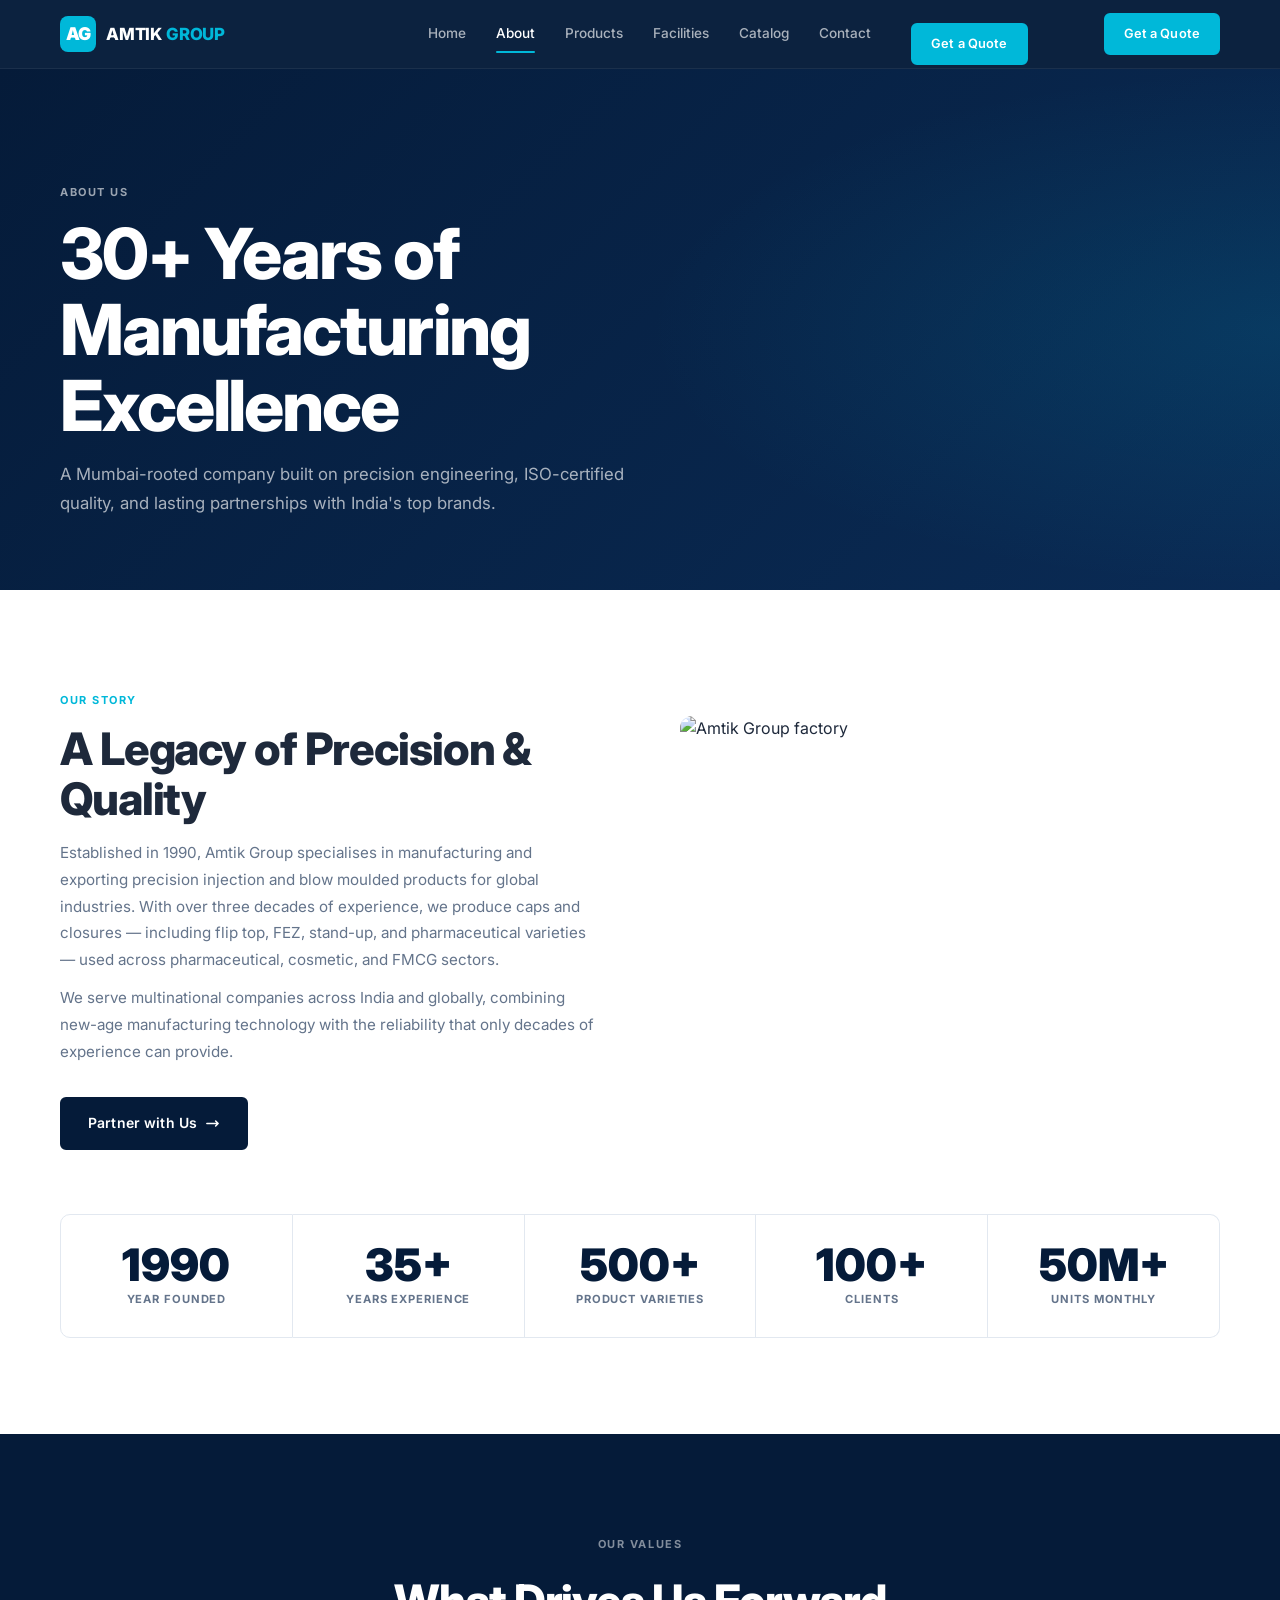
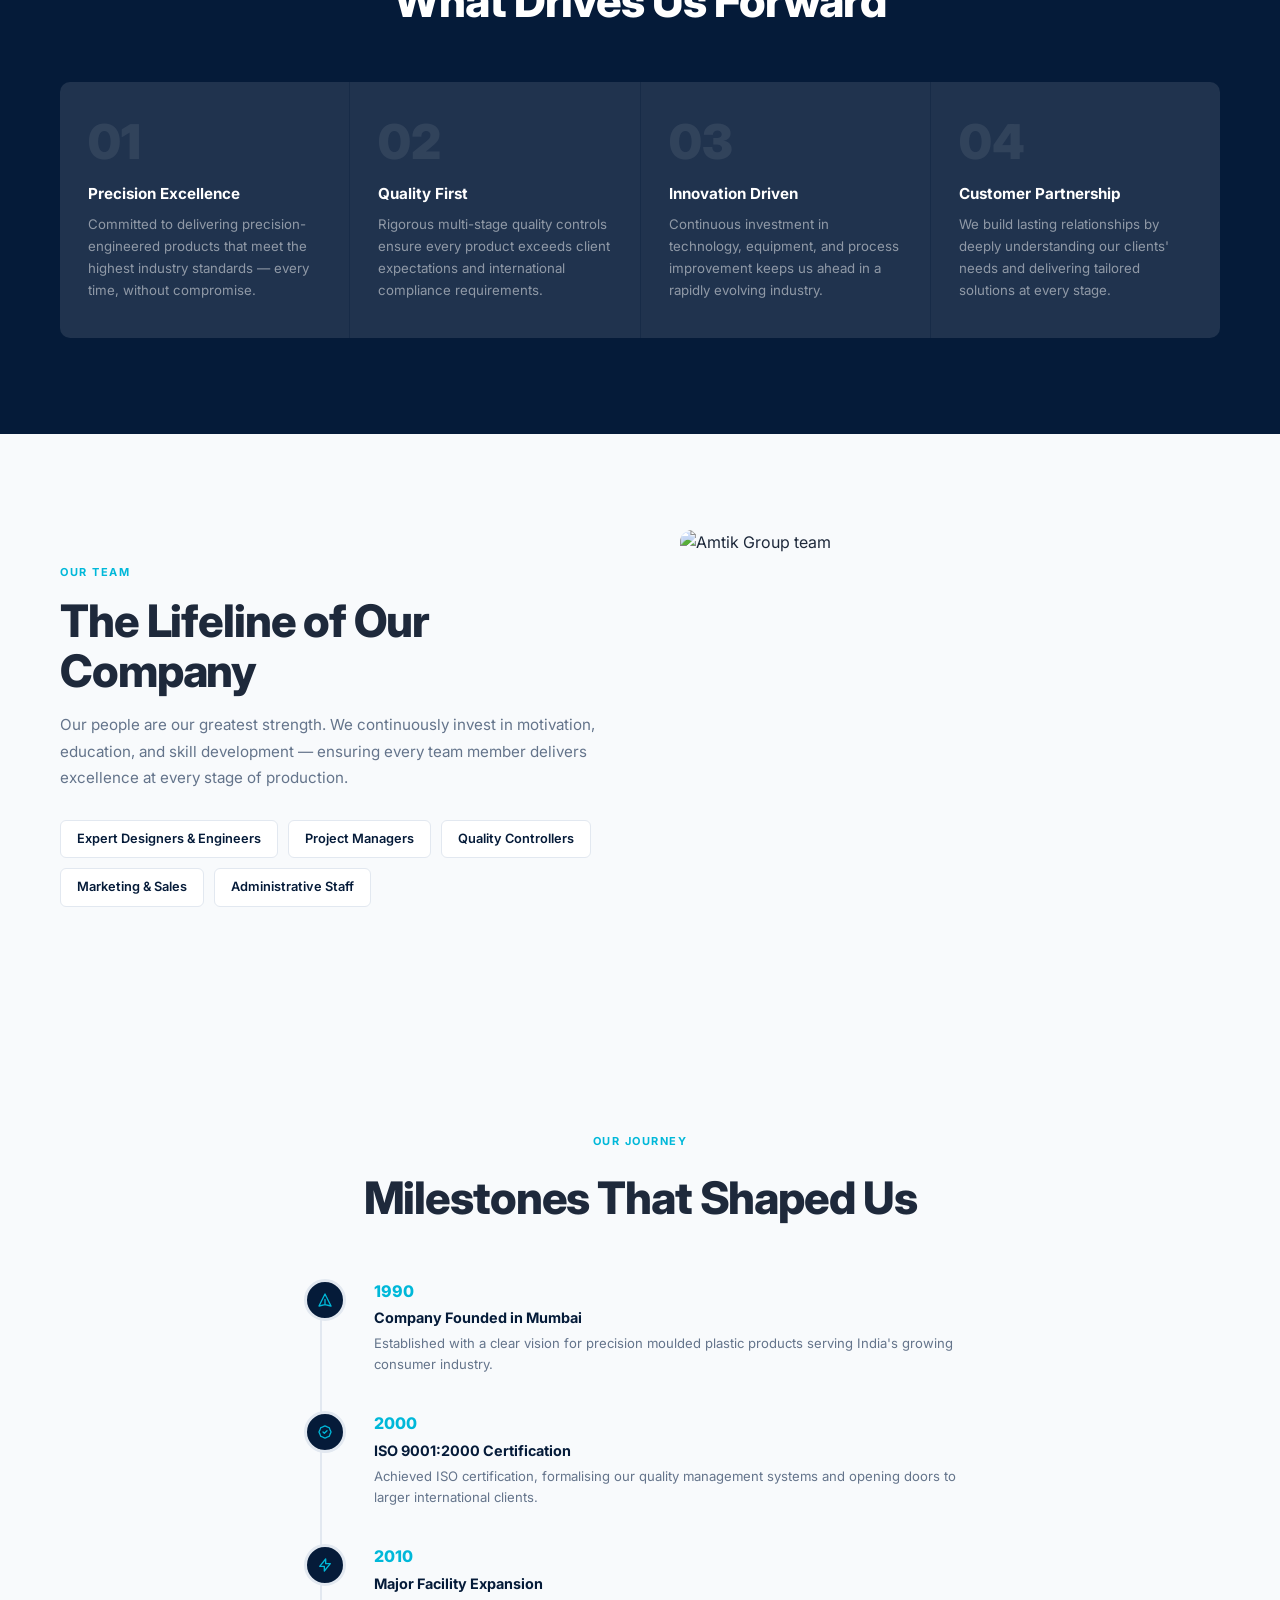
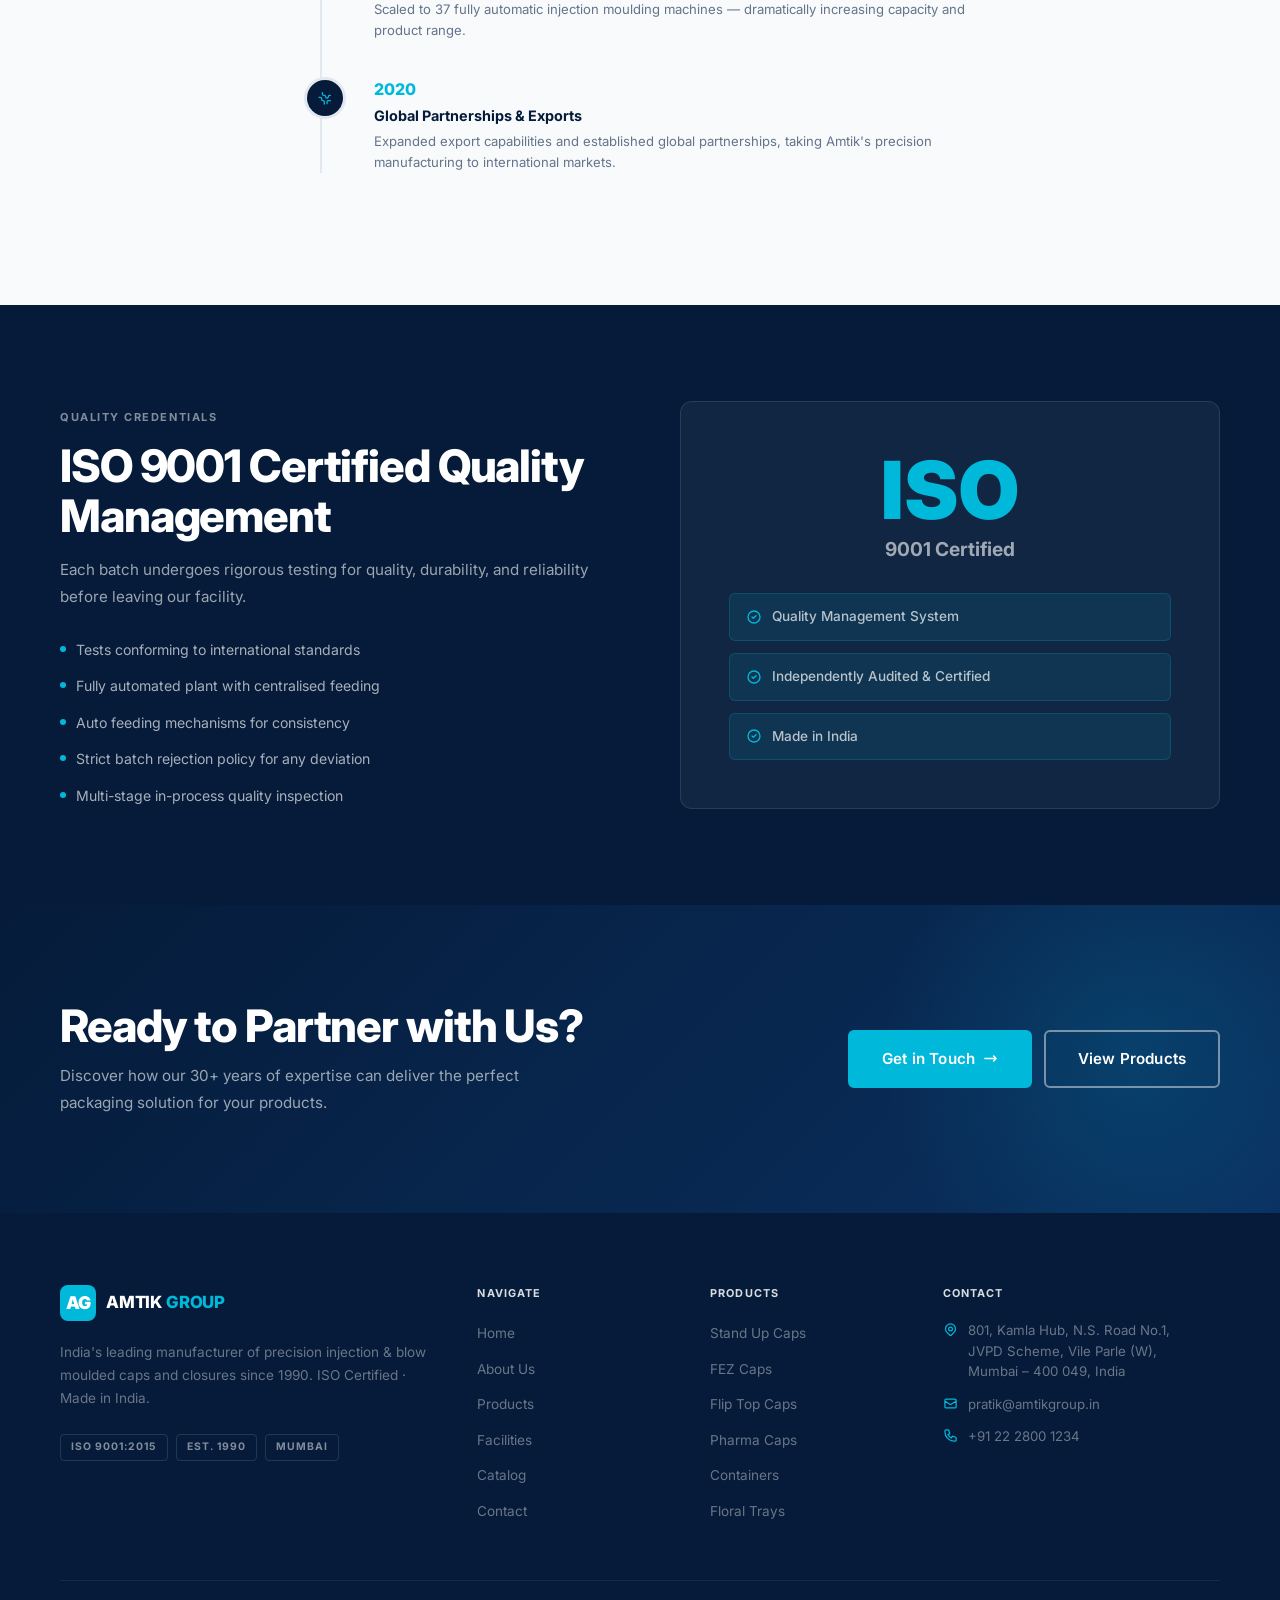
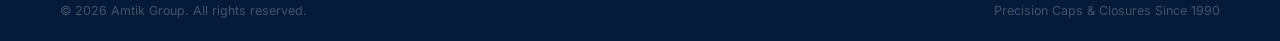
==== commit f6677550: "Rebuild with correct content matching lovable site - Correct products: Stand Up, FEZ, Flip Top, Phar" ====
--- a/about.html
+++ b/about.html
@@ -4,32 +4,36 @@
   <meta charset="UTF-8">
   <meta name="viewport" content="width=device-width, initial-scale=1.0">
   <title>About Us — Amtik Group</title>
-  <meta name="description" content="Founded in 1990 in Mumbai, Amtik Group is an ISO 9001:2015 certified manufacturer of precision plastic caps and closures supplying India's leading brands.">
+  <meta name="description" content="Founded in 1990 in Mumbai, Amtik Group is an ISO 9001 certified manufacturer of precision plastic caps and closures with 35+ years of expertise.">
   <link rel="stylesheet" href="style.css">
 </head>
 <body>
 
   <div id="nav-mount"></div>
 
-  <!-- PAGE HEADER -->
   <div class="page-header">
     <div class="container page-header-inner">
-      <span class="eyebrow eyebrow-white">About Amtik Group</span>
-      <h1>Precision, Integrity,<br>30+ Years Strong</h1>
-      <p>A Mumbai-rooted manufacturer trusted by India's largest consumer brands — built on engineering discipline, family values, and relentless quality.</p>
+      <span class="eyebrow eyebrow-white">About Us</span>
+      <h1>30+ Years of Manufacturing Excellence</h1>
+      <p>A Mumbai-rooted company built on precision engineering, ISO-certified quality, and lasting partnerships with India's top brands.</p>
     </div>
   </div>
 
-  <!-- OUR STORY -->
+  <!-- STORY -->
   <section class="about-story">
     <div class="container">
       <div class="two-col">
         <div data-reveal>
           <span class="eyebrow">Our Story</span>
-          <h2>From One Machine to a Full Manufacturing Ecosystem</h2>
-          <p style="margin-top:16px;">Amtik Group was established in 1990 by a group of engineering professionals who believed that India's fast-growing consumer goods industry deserved a domestic manufacturer capable of matching international quality standards in plastic packaging components.</p>
-          <p style="margin-top:12px;">Starting with a single injection moulding machine in Mumbai, we grew steadily — investing in tooling capability, expanding our machine fleet, earning our ISO certification, and building long-term relationships with clients who wanted not just a supplier, but a reliable partner.</p>
-          <p style="margin-top:12px;">Today, from our purpose-built facility in Vasai East, Palghar, we operate 32+ moulding machines across injection and blow moulding technologies — producing over 120 product variants for India's most demanding brand owners.</p>
+          <h2>A Legacy of Precision &amp; Quality</h2>
+          <p style="margin-top:16px;">Established in 1990, Amtik Group specialises in manufacturing and exporting precision injection and blow moulded products for global industries. With over three decades of experience, we produce caps and closures — including flip top, FEZ, stand-up, and pharmaceutical varieties — used across pharmaceutical, cosmetic, and FMCG sectors.</p>
+          <p style="margin-top:12px;">We serve multinational companies across India and globally, combining new-age manufacturing technology with the reliability that only decades of experience can provide.</p>
+          <div style="margin-top:32px;">
+            <a href="contact.html" class="btn btn-dark">
+              Partner with Us
+              <svg xmlns="http://www.w3.org/2000/svg" fill="none" viewBox="0 0 24 24" stroke="currentColor" stroke-width="2.5"><path stroke-linecap="round" stroke-linejoin="round" d="M17 8l4 4m0 0l-4 4m4-4H3"/></svg>
+            </a>
+          </div>
         </div>
         <div data-reveal>
           <img src="https://images.unsplash.com/photo-1504328345606-18bbc8c9d7d1?auto=format&fit=crop&w=800&q=85" alt="Amtik Group factory" class="rounded-img" style="aspect-ratio:4/3;object-fit:cover;" loading="lazy">
@@ -41,20 +45,20 @@
           <div class="big-lbl">Year Founded</div>
         </div>
         <div class="about-badge-item">
-          <div class="big-num">34+</div>
+          <div class="big-num">35+</div>
           <div class="big-lbl">Years Experience</div>
         </div>
         <div class="about-badge-item">
-          <div class="big-num">32+</div>
-          <div class="big-lbl">Machines</div>
-        </div>
-        <div class="about-badge-item">
-          <div class="big-num">120+</div>
-          <div class="big-lbl">Product Variants</div>
-        </div>
-        <div class="about-badge-item">
-          <div class="big-num">50+</div>
-          <div class="big-lbl">Major Clients</div>
+          <div class="big-num">500+</div>
+          <div class="big-lbl">Product Varieties</div>
+        </div>
+        <div class="about-badge-item">
+          <div class="big-num">100+</div>
+          <div class="big-lbl">Clients</div>
+        </div>
+        <div class="about-badge-item">
+          <div class="big-num">50M+</div>
+          <div class="big-lbl">Units Monthly</div>
         </div>
       </div>
     </div>
@@ -65,149 +69,123 @@
     <div class="container">
       <div class="section-header center" data-reveal>
         <span class="eyebrow">Our Values</span>
-        <h2 style="color:#fff;">The Principles We Work By</h2>
-        <p style="color:rgba(255,255,255,.55);">These aren't wall-poster words — they are the operating standards every person in Amtik upholds every day.</p>
+        <h2 style="color:#fff;">What Drives Us Forward</h2>
       </div>
       <div class="val-grid" data-reveal>
         <div class="val-card">
           <div class="val-num">01</div>
+          <div class="val-title">Precision Excellence</div>
+          <div class="val-desc">Committed to delivering precision-engineered products that meet the highest industry standards — every time, without compromise.</div>
+        </div>
+        <div class="val-card">
+          <div class="val-num">02</div>
           <div class="val-title">Quality First</div>
-          <div class="val-desc">No batch leaves our facility without passing dimensional, functional, and visual inspection. Zero compromise — even on small orders.</div>
-        </div>
-        <div class="val-card">
-          <div class="val-num">02</div>
-          <div class="val-title">Precision Engineering</div>
-          <div class="val-desc">Tolerances are not suggestions. Our tooling, process parameters, and machine maintenance culture are built around exactness.</div>
+          <div class="val-desc">Rigorous multi-stage quality controls ensure every product exceeds client expectations and international compliance requirements.</div>
         </div>
         <div class="val-card">
           <div class="val-num">03</div>
-          <div class="val-title">Client Partnership</div>
-          <div class="val-desc">We embed ourselves in our clients' development cycles — offering technical input, samples, and responsive support at every stage.</div>
+          <div class="val-title">Innovation Driven</div>
+          <div class="val-desc">Continuous investment in technology, equipment, and process improvement keeps us ahead in a rapidly evolving industry.</div>
         </div>
         <div class="val-card">
           <div class="val-num">04</div>
-          <div class="val-title">Continuous Improvement</div>
-          <div class="val-desc">Every Kaizen, every machine upgrade, every process audit is driven by our commitment to getting better — year after year.</div>
-        </div>
-      </div>
-    </div>
-  </section>
-
-  <!-- TIMELINE + TEAM -->
+          <div class="val-title">Customer Partnership</div>
+          <div class="val-desc">We build lasting relationships by deeply understanding our clients' needs and delivering tailored solutions at every stage.</div>
+        </div>
+      </div>
+    </div>
+  </section>
+
+  <!-- TEAM -->
+  <section style="background:var(--off); padding:96px 0;">
+    <div class="container">
+      <div class="two-col">
+        <div data-reveal>
+          <span class="eyebrow">Our Team</span>
+          <h2>The Lifeline of Our Company</h2>
+          <p style="margin-top:16px;">Our people are our greatest strength. We continuously invest in motivation, education, and skill development — ensuring every team member delivers excellence at every stage of production.</p>
+          <div class="team-roles" style="margin-top:28px;">
+            <span class="team-role">Expert Designers &amp; Engineers</span>
+            <span class="team-role">Project Managers</span>
+            <span class="team-role">Quality Controllers</span>
+            <span class="team-role">Marketing &amp; Sales</span>
+            <span class="team-role">Administrative Staff</span>
+          </div>
+        </div>
+        <div data-reveal>
+          <img src="https://images.unsplash.com/photo-1581092918056-0c4c3acd3789?auto=format&fit=crop&w=800&q=85" alt="Amtik Group team" class="rounded-img" style="aspect-ratio:4/3;object-fit:cover;" loading="lazy">
+        </div>
+      </div>
+    </div>
+  </section>
+
+  <!-- TIMELINE -->
   <section class="timeline-section">
     <div class="container">
-      <div class="tl-grid">
-        <div data-reveal>
-          <span class="eyebrow">Our Journey</span>
-          <h2>Key Milestones</h2>
-          <div class="tl" style="margin-top:40px;">
-            <div class="tl-item">
-              <div class="tl-dot">
-                <svg xmlns="http://www.w3.org/2000/svg" fill="none" viewBox="0 0 24 24" stroke="currentColor" stroke-width="2"><path stroke-linecap="round" stroke-linejoin="round" d="M12 19l9 2-9-18-9 18 9-2zm0 0v-8"/></svg>
-              </div>
-              <div>
-                <div class="tl-year">1990</div>
-                <div class="tl-title">Founded in Mumbai</div>
-                <div class="tl-desc">First injection moulding machine installed; initial range of 3 cap SKUs for the personal care industry.</div>
-              </div>
-            </div>
-            <div class="tl-item">
-              <div class="tl-dot">
-                <svg xmlns="http://www.w3.org/2000/svg" fill="none" viewBox="0 0 24 24" stroke="currentColor" stroke-width="2"><path stroke-linecap="round" stroke-linejoin="round" d="M19 21V5a2 2 0 00-2-2H7a2 2 0 00-2 2v16m14 0h2m-2 0h-5m-9 0H3m2 0h5M9 7h1m-1 4h1m4-4h1m-1 4h1m-2 10v-5a1 1 0 011-1h2a1 1 0 011 1v5m-4 0h4"/></svg>
-              </div>
-              <div>
-                <div class="tl-year">1998</div>
-                <div class="tl-title">Vasai East Facility</div>
-                <div class="tl-desc">Moved to a purpose-built manufacturing plant in Vasai East, Palghar — enabling significant capacity expansion.</div>
-              </div>
-            </div>
-            <div class="tl-item">
-              <div class="tl-dot">
-                <svg xmlns="http://www.w3.org/2000/svg" fill="none" viewBox="0 0 24 24" stroke="currentColor" stroke-width="2"><path stroke-linecap="round" stroke-linejoin="round" d="M9 12l2 2 4-4M7.835 4.697a3.42 3.42 0 001.946-.806 3.42 3.42 0 014.438 0 3.42 3.42 0 001.946.806 3.42 3.42 0 013.138 3.138 3.42 3.42 0 00.806 1.946 3.42 3.42 0 010 4.438 3.42 3.42 0 00-.806 1.946 3.42 3.42 0 01-3.138 3.138 3.42 3.42 0 00-1.946.806 3.42 3.42 0 01-4.438 0 3.42 3.42 0 00-1.946-.806 3.42 3.42 0 01-3.138-3.138 3.42 3.42 0 00-.806-1.946 3.42 3.42 0 010-4.438 3.42 3.42 0 00.806-1.946 3.42 3.42 0 013.138-3.138z"/></svg>
-              </div>
-              <div>
-                <div class="tl-year">2005</div>
-                <div class="tl-title">ISO 9001 Certification</div>
-                <div class="tl-desc">Achieved first ISO 9001 certification, formalising quality management systems that were already best-in-class.</div>
-              </div>
-            </div>
-            <div class="tl-item">
-              <div class="tl-dot">
-                <svg xmlns="http://www.w3.org/2000/svg" fill="none" viewBox="0 0 24 24" stroke="currentColor" stroke-width="2"><path stroke-linecap="round" stroke-linejoin="round" d="M13 10V3L4 14h7v7l9-11h-7z"/></svg>
-              </div>
-              <div>
-                <div class="tl-year">2012</div>
-                <div class="tl-title">Blow Moulding Expansion</div>
-                <div class="tl-desc">Added blow moulding technology — unlocking a new product range of bottles, jerry cans, and container closures.</div>
-              </div>
-            </div>
-            <div class="tl-item">
-              <div class="tl-dot">
-                <svg xmlns="http://www.w3.org/2000/svg" fill="none" viewBox="0 0 24 24" stroke="currentColor" stroke-width="2"><path stroke-linecap="round" stroke-linejoin="round" d="M5 3v4M3 5h4M6 17v4m-2-2h4m5-16l2.286 6.857L21 12l-5.714 2.143L13 21l-2.286-6.857L5 12l5.714-2.143L13 3z"/></svg>
-              </div>
-              <div>
-                <div class="tl-year">2015</div>
-                <div class="tl-title">ISO 9001:2015 Upgrade</div>
-                <div class="tl-desc">Upgraded to the current ISO 9001:2015 standard, embedding risk-based thinking and customer focus across all processes.</div>
-              </div>
-            </div>
-            <div class="tl-item">
-              <div class="tl-dot">
-                <svg xmlns="http://www.w3.org/2000/svg" fill="none" viewBox="0 0 24 24" stroke="currentColor" stroke-width="2"><path stroke-linecap="round" stroke-linejoin="round" d="M3.055 11H5a2 2 0 012 2v1a2 2 0 002 2 2 2 0 012 2v2.945M8 3.935V5.5A2.5 2.5 0 0010.5 8h.5a2 2 0 012 2 2 2 0 104 0 2 2 0 012-2h1.064M15 20.488V18a2 2 0 012-2h3.064"/></svg>
-              </div>
-              <div>
-                <div class="tl-year">2024</div>
-                <div class="tl-title">32+ Machines, 50+ Clients</div>
-                <div class="tl-desc">Today, Amtik operates one of the most capable plastic cap and closure manufacturing facilities in Western India.</div>
-              </div>
-            </div>
-          </div>
-        </div>
-        <div data-reveal>
-          <span class="eyebrow">Our People</span>
-          <h2>A Team Built on Experience</h2>
-          <p style="margin-top:16px;">Behind every cap that leaves our factory is a team of skilled toolmakers, process engineers, quality inspectors, and logistics professionals — most of whom have been with Amtik for over a decade.</p>
-          <p style="margin-top:12px;">Our workforce spans mould design, machine operation, quality assurance, procurement, and customer service — each function staffed by people who understand the precision demands of the industry.</p>
-          <div style="margin-top:32px;">
-            <img src="https://images.unsplash.com/photo-1581092918056-0c4c3acd3789?auto=format&fit=crop&w=800&q=85" alt="Amtik Group team" class="rounded-img" style="aspect-ratio:16/9;object-fit:cover;" loading="lazy">
-          </div>
-          <div class="team-roles" style="margin-top:28px;">
-            <span class="team-role">Mould Designers</span>
-            <span class="team-role">Process Engineers</span>
-            <span class="team-role">Machine Operators</span>
-            <span class="team-role">QA Inspectors</span>
-            <span class="team-role">Toolmakers</span>
-            <span class="team-role">Supply Chain</span>
-            <span class="team-role">Customer Service</span>
-          </div>
-        </div>
-      </div>
-    </div>
-  </section>
-
-  <!-- ISO / CERTIFICATIONS -->
+      <div class="section-header center" data-reveal>
+        <span class="eyebrow">Our Journey</span>
+        <h2>Milestones That Shaped Us</h2>
+      </div>
+      <div style="max-width:680px; margin:0 auto;" data-reveal>
+        <div class="tl">
+          <div class="tl-item">
+            <div class="tl-dot"><svg xmlns="http://www.w3.org/2000/svg" fill="none" viewBox="0 0 24 24" stroke="currentColor" stroke-width="2"><path stroke-linecap="round" stroke-linejoin="round" d="M12 19l9 2-9-18-9 18 9-2zm0 0v-8"/></svg></div>
+            <div>
+              <div class="tl-year">1990</div>
+              <div class="tl-title">Company Founded in Mumbai</div>
+              <div class="tl-desc">Established with a clear vision for precision moulded plastic products serving India's growing consumer industry.</div>
+            </div>
+          </div>
+          <div class="tl-item">
+            <div class="tl-dot"><svg xmlns="http://www.w3.org/2000/svg" fill="none" viewBox="0 0 24 24" stroke="currentColor" stroke-width="2"><path stroke-linecap="round" stroke-linejoin="round" d="M9 12l2 2 4-4M7.835 4.697a3.42 3.42 0 001.946-.806 3.42 3.42 0 014.438 0 3.42 3.42 0 001.946.806 3.42 3.42 0 013.138 3.138 3.42 3.42 0 00.806 1.946 3.42 3.42 0 010 4.438 3.42 3.42 0 00-.806 1.946 3.42 3.42 0 01-3.138 3.138 3.42 3.42 0 00-1.946.806 3.42 3.42 0 01-4.438 0 3.42 3.42 0 00-1.946-.806 3.42 3.42 0 01-3.138-3.138 3.42 3.42 0 00-.806-1.946 3.42 3.42 0 010-4.438 3.42 3.42 0 00.806-1.946 3.42 3.42 0 013.138-3.138z"/></svg></div>
+            <div>
+              <div class="tl-year">2000</div>
+              <div class="tl-title">ISO 9001:2000 Certification</div>
+              <div class="tl-desc">Achieved ISO certification, formalising our quality management systems and opening doors to larger international clients.</div>
+            </div>
+          </div>
+          <div class="tl-item">
+            <div class="tl-dot"><svg xmlns="http://www.w3.org/2000/svg" fill="none" viewBox="0 0 24 24" stroke="currentColor" stroke-width="2"><path stroke-linecap="round" stroke-linejoin="round" d="M13 10V3L4 14h7v7l9-11h-7z"/></svg></div>
+            <div>
+              <div class="tl-year">2010</div>
+              <div class="tl-title">Major Facility Expansion</div>
+              <div class="tl-desc">Scaled to 37 fully automatic injection moulding machines — dramatically increasing capacity and product range.</div>
+            </div>
+          </div>
+          <div class="tl-item">
+            <div class="tl-dot"><svg xmlns="http://www.w3.org/2000/svg" fill="none" viewBox="0 0 24 24" stroke="currentColor" stroke-width="2"><path stroke-linecap="round" stroke-linejoin="round" d="M3.055 11H5a2 2 0 012 2v1a2 2 0 002 2 2 2 0 012 2v2.945M8 3.935V5.5A2.5 2.5 0 0010.5 8h.5a2 2 0 012 2 2 2 0 104 0 2 2 0 012-2h1.064M15 20.488V18a2 2 0 012-2h3.064"/></svg></div>
+            <div>
+              <div class="tl-year">2020</div>
+              <div class="tl-title">Global Partnerships &amp; Exports</div>
+              <div class="tl-desc">Expanded export capabilities and established global partnerships, taking Amtik's precision manufacturing to international markets.</div>
+            </div>
+          </div>
+        </div>
+      </div>
+    </div>
+  </section>
+
+  <!-- ISO -->
   <section class="iso-section">
     <div class="container">
       <div class="iso-grid">
         <div data-reveal>
           <span class="eyebrow">Quality Credentials</span>
-          <h2>ISO 9001:2015 Certified</h2>
-          <p style="margin-top:16px;">Our quality management system is independently audited and certified to ISO 9001:2015 — the international benchmark for manufacturing quality. This isn't a plaque on the wall; it's the backbone of how we operate.</p>
+          <h2>ISO 9001 Certified Quality Management</h2>
+          <p style="margin-top:16px;">Each batch undergoes rigorous testing for quality, durability, and reliability before leaving our facility.</p>
           <ul class="iso-list">
-            <li>Document-controlled production processes and SOPs</li>
-            <li>Incoming raw material inspection with material test reports</li>
-            <li>In-process AQL sampling at defined intervals</li>
-            <li>Dimensional inspection with calibrated gauges</li>
-            <li>Functional testing — torque, drop, pressure, leak-proof</li>
-            <li>Non-conformance tracking and corrective action system</li>
-            <li>Annual management review and internal audit cycle</li>
+            <li>Tests conforming to international standards</li>
+            <li>Fully automated plant with centralised feeding</li>
+            <li>Auto feeding mechanisms for consistency</li>
+            <li>Strict batch rejection policy for any deviation</li>
+            <li>Multi-stage in-process quality inspection</li>
           </ul>
         </div>
         <div data-reveal>
           <div class="iso-badge-card">
             <div class="iso-badge-big">ISO</div>
-            <div class="iso-sub">9001 : 2015</div>
-            <div class="iso-tags" style="margin-top:32px;">
+            <div class="iso-sub">9001 Certified</div>
+            <div class="iso-tags" style="margin-top:28px;">
               <div class="iso-tag">
                 <svg xmlns="http://www.w3.org/2000/svg" fill="none" viewBox="0 0 24 24" stroke="currentColor" stroke-width="2"><path stroke-linecap="round" stroke-linejoin="round" d="M9 12l2 2 4-4m6 2a9 9 0 11-18 0 9 9 0 0118 0z"/></svg>
                 Quality Management System
@@ -218,32 +196,24 @@
               </div>
               <div class="iso-tag">
                 <svg xmlns="http://www.w3.org/2000/svg" fill="none" viewBox="0 0 24 24" stroke="currentColor" stroke-width="2"><path stroke-linecap="round" stroke-linejoin="round" d="M9 12l2 2 4-4m6 2a9 9 0 11-18 0 9 9 0 0118 0z"/></svg>
-                Scope: Plastic Injection &amp; Blow Moulded Closures
+                Made in India
               </div>
-              <div class="iso-tag">
-                <svg xmlns="http://www.w3.org/2000/svg" fill="none" viewBox="0 0 24 24" stroke="currentColor" stroke-width="2"><path stroke-linecap="round" stroke-linejoin="round" d="M9 12l2 2 4-4m6 2a9 9 0 11-18 0 9 9 0 0118 0z"/></svg>
-                Annual Surveillance Audits Passed
-              </div>
-            </div>
-          </div>
-        </div>
-      </div>
-    </div>
-  </section>
-
-  <!-- CTA -->
+            </div>
+          </div>
+        </div>
+      </div>
+    </div>
+  </section>
+
   <section class="cta-band">
     <div class="container">
       <div class="cta-band-inner">
         <div class="cta-band-text">
-          <h2>Let's Build Something Together</h2>
-          <p>Whether you need a standard cap or a fully custom closure solution — our engineering team is ready to collaborate.</p>
+          <h2>Ready to Partner with Us?</h2>
+          <p>Discover how our 30+ years of expertise can deliver the perfect packaging solution for your products.</p>
         </div>
         <div class="cta-band-actions">
-          <a href="contact.html" class="btn btn-primary btn-lg">
-            Contact Us
-            <svg xmlns="http://www.w3.org/2000/svg" fill="none" viewBox="0 0 24 24" stroke="currentColor" stroke-width="2.5"><path stroke-linecap="round" stroke-linejoin="round" d="M17 8l4 4m0 0l-4 4m4-4H3"/></svg>
-          </a>
+          <a href="contact.html" class="btn btn-primary btn-lg">Get in Touch <svg xmlns="http://www.w3.org/2000/svg" fill="none" viewBox="0 0 24 24" stroke="currentColor" stroke-width="2.5"><path stroke-linecap="round" stroke-linejoin="round" d="M17 8l4 4m0 0l-4 4m4-4H3"/></svg></a>
           <a href="products.html" class="btn btn-outline btn-lg">View Products</a>
         </div>
       </div>
--- a/style.css
+++ b/style.css
@@ -232,6 +232,19 @@
 .prod-card-link svg { width: 12px; height: 12px; }
 .prod-card:hover .prod-card-link { color: var(--cyan); }
 .prod-header { display: flex; justify-content: space-between; align-items: flex-end; margin-bottom: 48px; flex-wrap: wrap; gap: 20px; }
+
+/* ─── WHY CARDS (4-col icon grid) ───────────────────── */
+.why-cards { display: grid; grid-template-columns: repeat(4,1fr); gap: 1px; background: var(--border); border: 1px solid var(--border); border-radius: 12px; overflow: hidden; margin-top: 48px; }
+.why-card { background: #fff; padding: 36px 28px; position: relative; transition: background .2s var(--ease); }
+.why-card::after { content: ''; position: absolute; top: 0; left: 0; right: 0; height: 3px; background: var(--cyan); transform: scaleX(0); transition: transform .3s var(--ease); }
+.why-card:hover { background: #F0FBFF; }
+.why-card:hover::after { transform: scaleX(1); }
+.why-card-icon { width: 48px; height: 48px; border-radius: 12px; background: #E8F8FC; display: flex; align-items: center; justify-content: center; margin-bottom: 20px; }
+.why-card-icon svg { width: 22px; height: 22px; color: var(--cyan); }
+.why-card h4 { color: var(--navy); margin-bottom: 10px; font-size: .95rem; }
+.why-card p { font-size: .83rem; color: var(--muted); line-height: 1.65; }
+@media (max-width: 1024px) { .why-cards { grid-template-columns: repeat(2,1fr); } }
+@media (max-width: 768px) { .why-cards { grid-template-columns: 1fr; } }
 
 /* ─── WHY US ──────────────────────────────────────────── */
 .why { background: #fff; }
